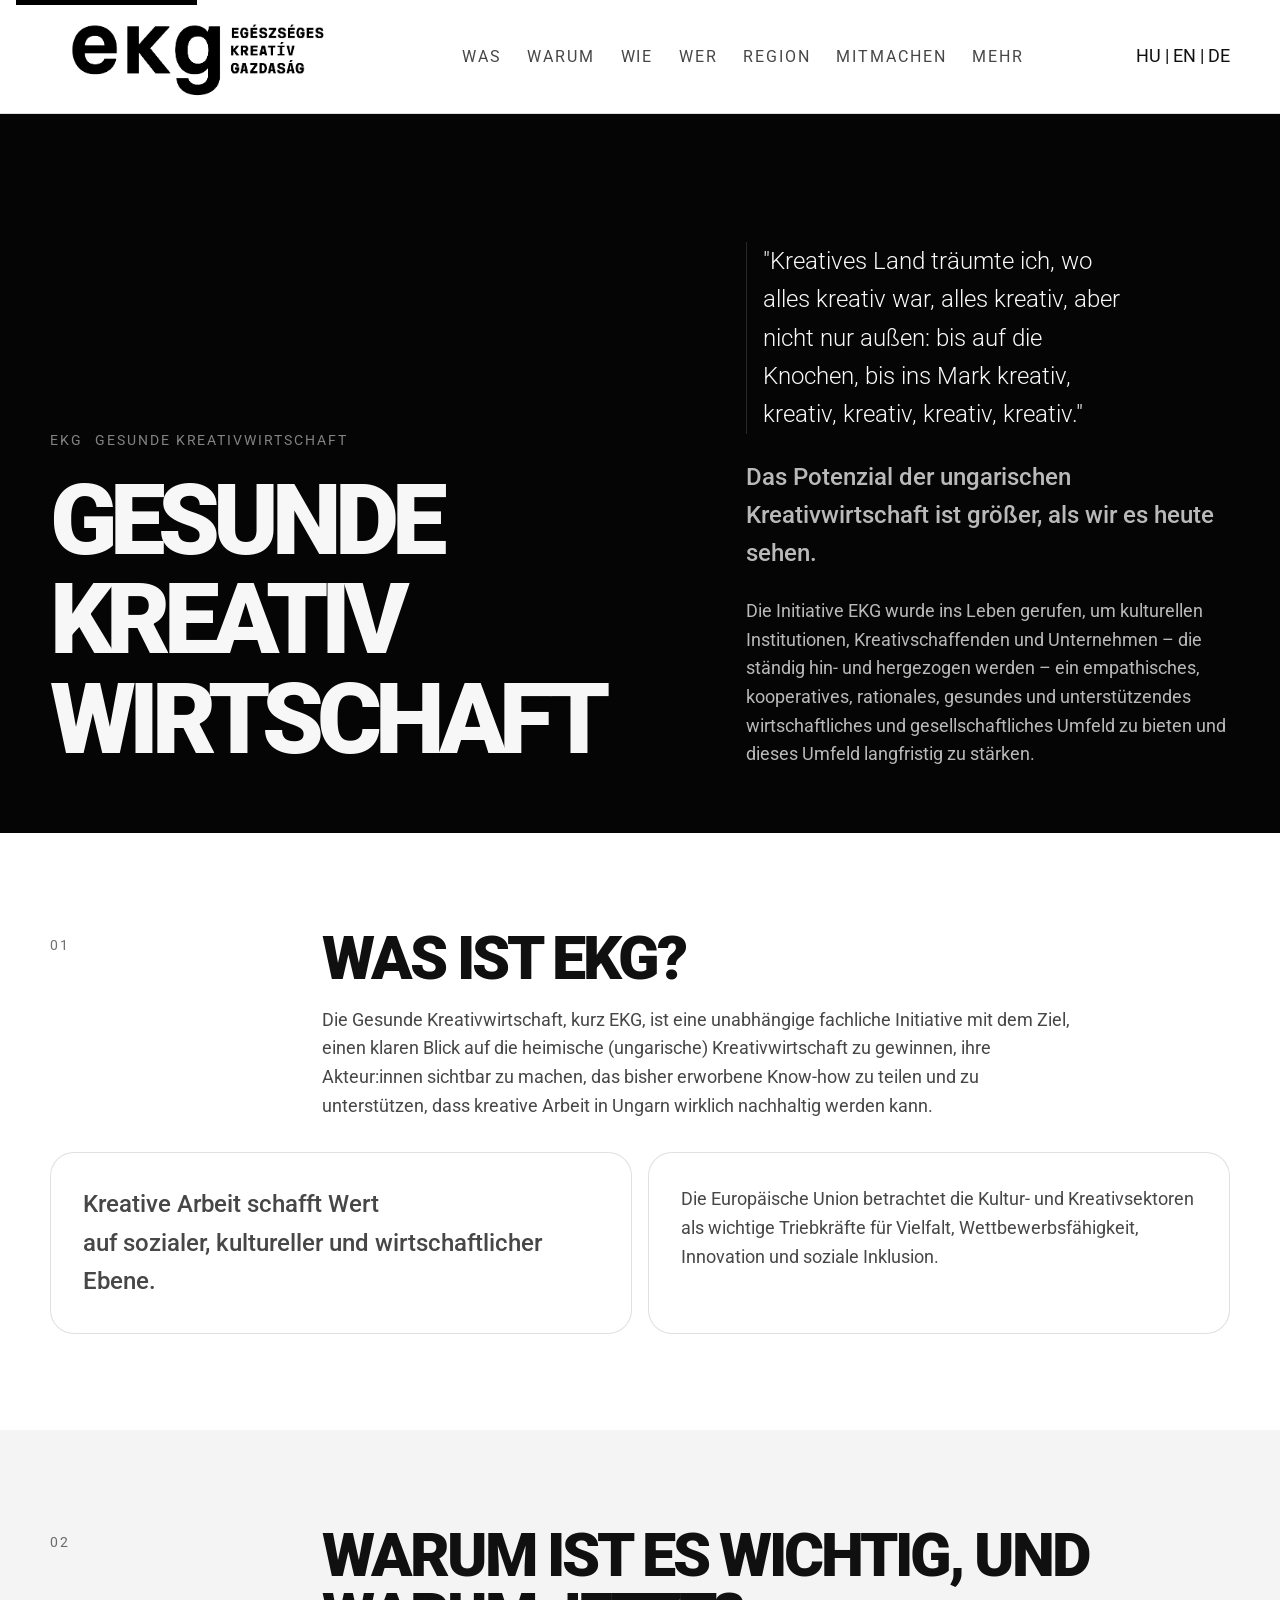
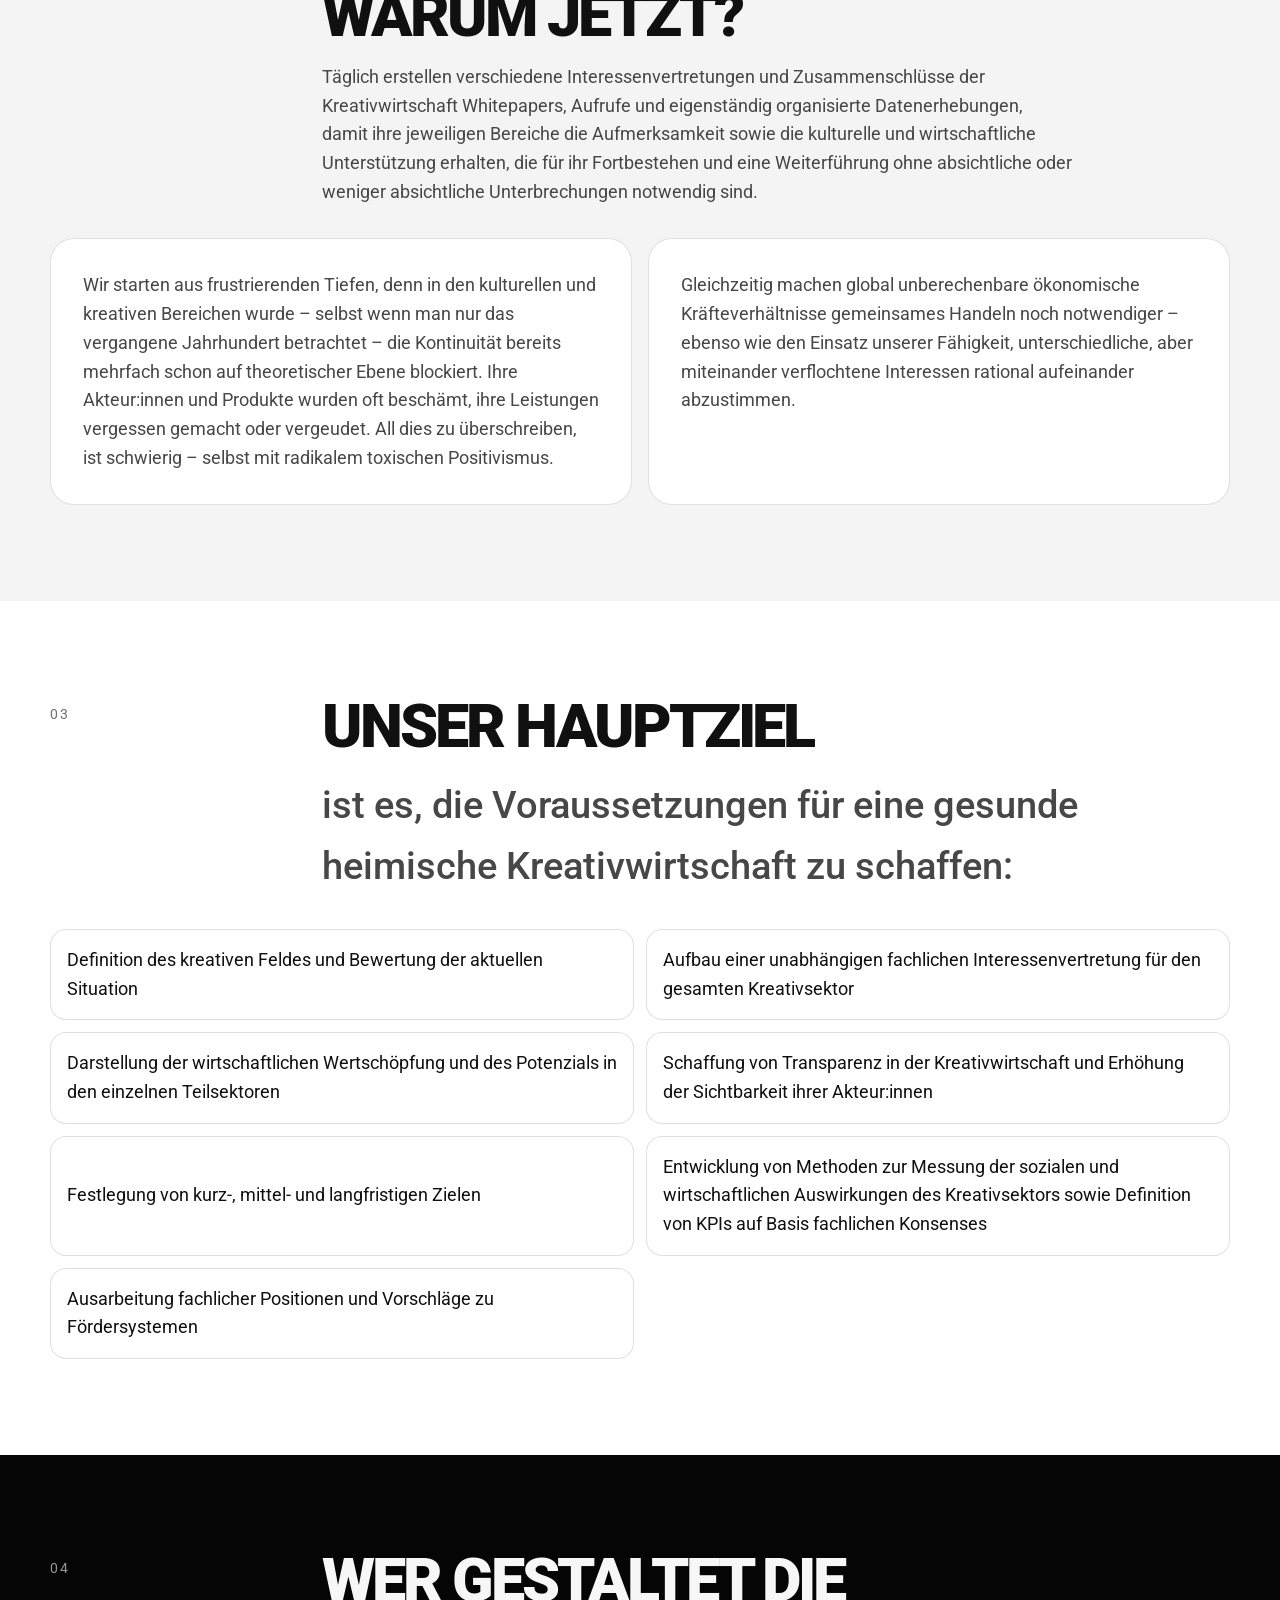
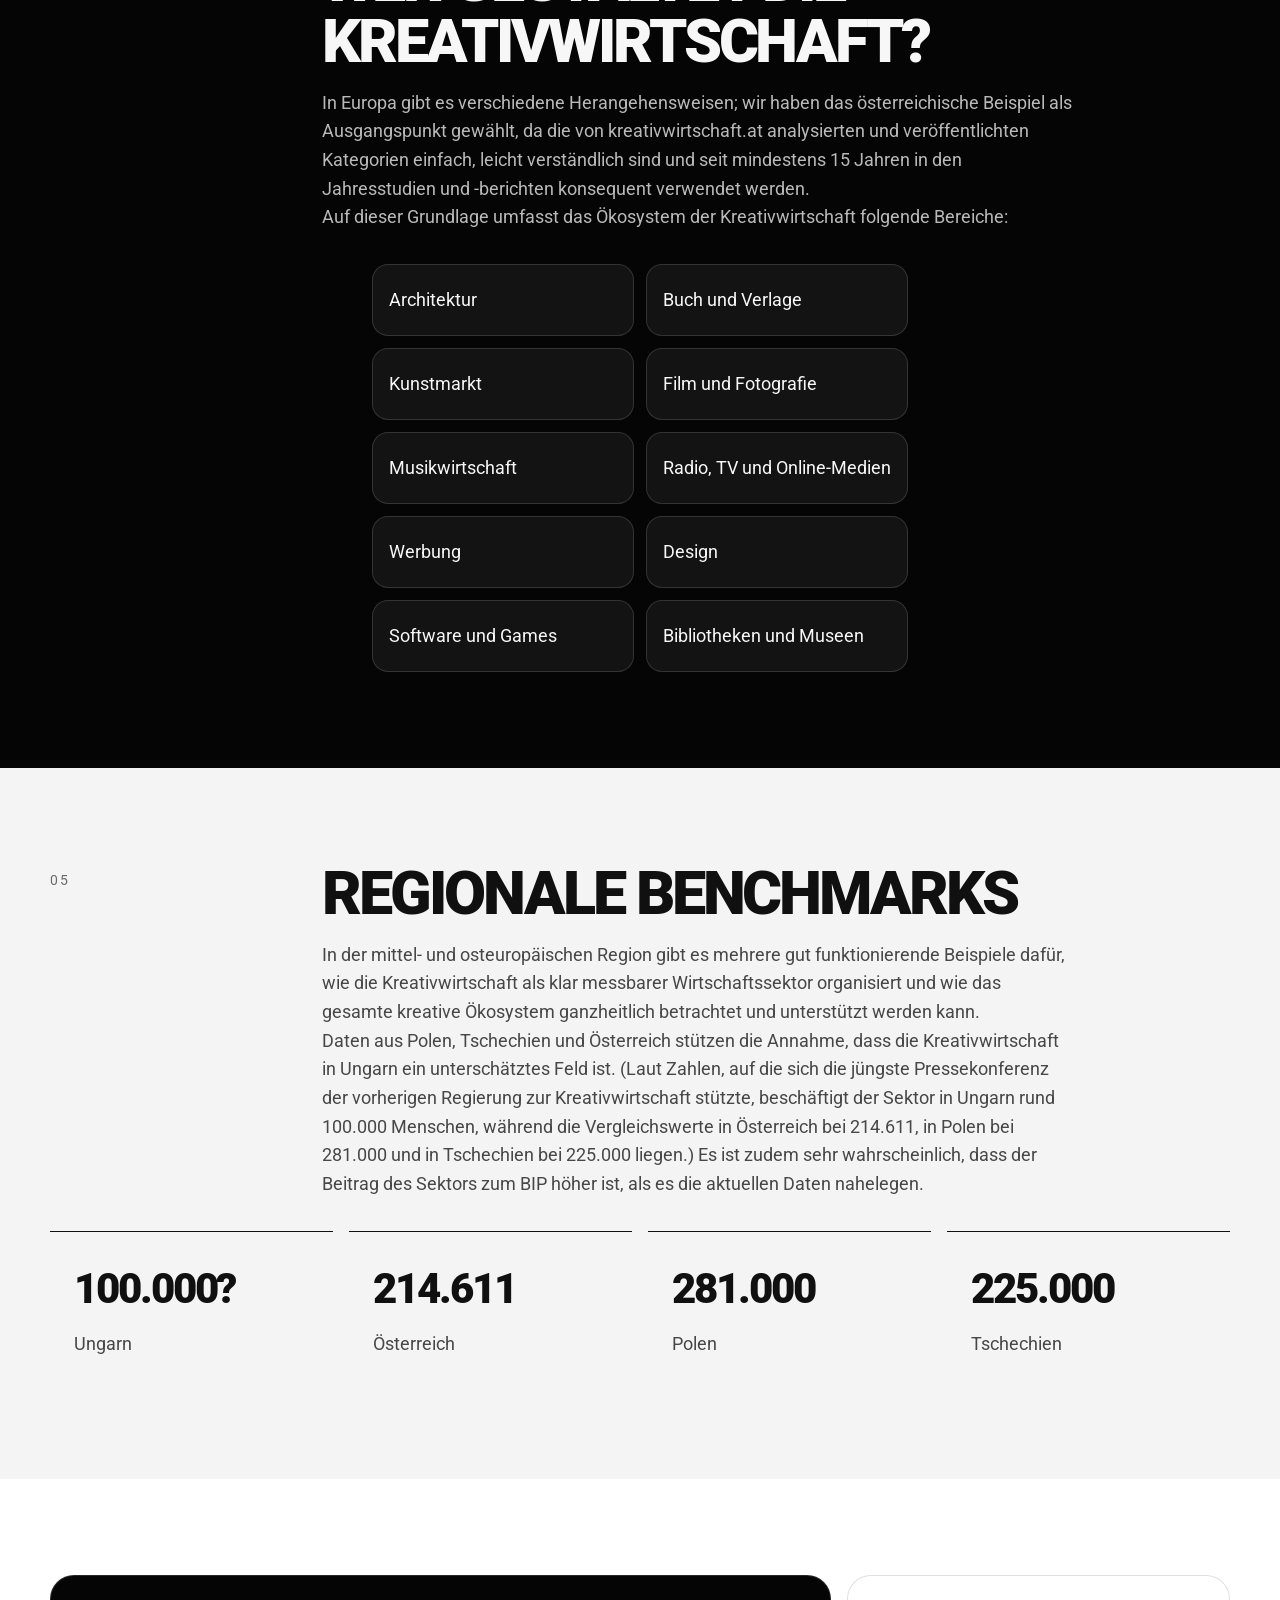
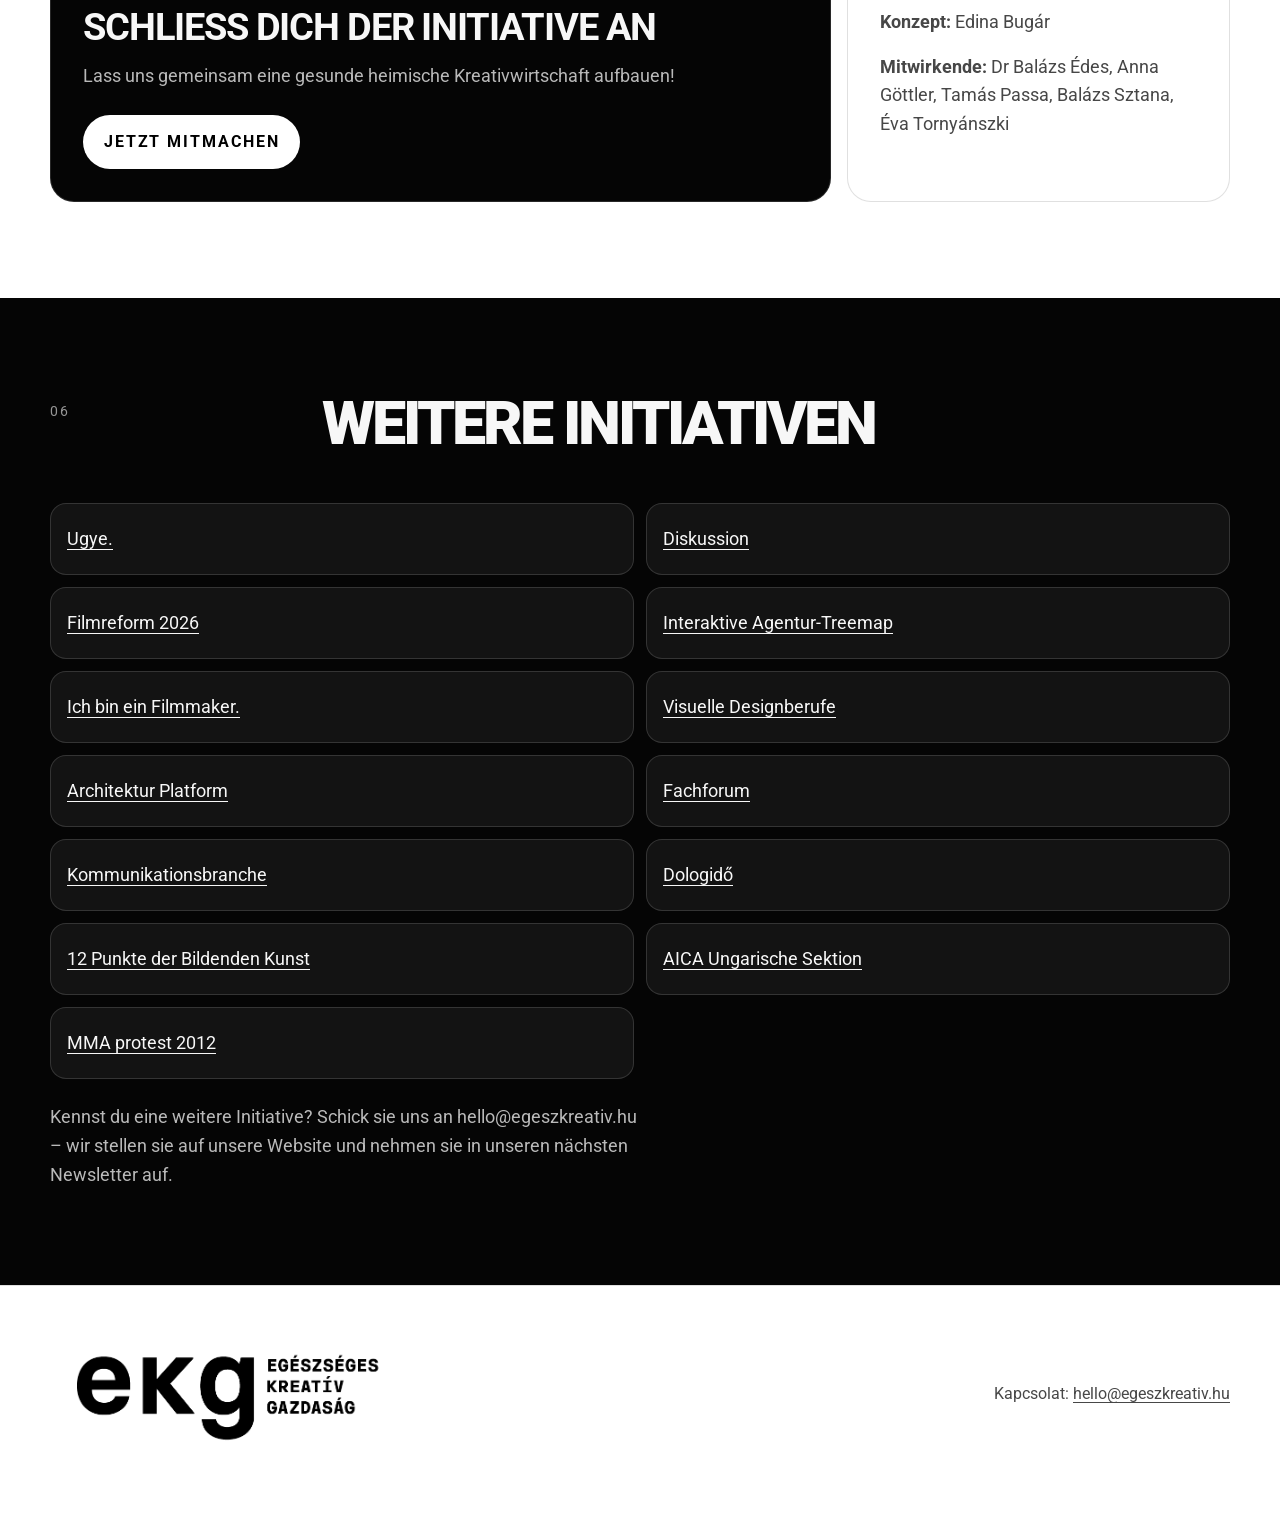
==== index-de.html @ 6319e64f "Update index-de.html" ====
<!DOCTYPE html>
<html lang="de">
<head>
  <meta charset="UTF-8" />
  <meta name="viewport" content="width=device-width, initial-scale=1.0" />
  <title>EKG — EKG — Gesunde Kreativwirtschaft</title>
  <meta name="description" content="EKG ist eine unabhängige fachliche Organisation, die sich für die Schaffung der Voraussetzungen einer gesunden heimischen Kreativwirtschaft einsetzt." />
  <link rel="preconnect" href="https://fonts.googleapis.com">
  <link rel="preconnect" href="https://fonts.gstatic.com" crossorigin>
  <link href="https://fonts.googleapis.com/css2?family=Roboto:wght@300;400;500;700;900&display=swap" rel="stylesheet">
  <style>
    :root {
      --text-xs: clamp(0.75rem, 0.7rem + 0.25vw, 0.875rem);
      --text-sm: clamp(0.9rem, 0.85rem + 0.25vw, 1rem);
      --text-base: clamp(1rem, 0.96rem + 0.2vw, 1.125rem);
      --text-lg: clamp(1.15rem, 1rem + 0.75vw, 1.5rem);
      --text-xl: clamp(1.7rem, 1.2rem + 1.5vw, 2.7rem);
      --text-2xl: clamp(2.4rem, 1.4rem + 3vw, 4.6rem);
      --text-hero: clamp(3rem, 1.4rem + 6vw, 6.6rem);
      --space-2: 0.5rem; --space-3: 0.75rem; --space-4: 1rem; --space-5: 1.25rem; --space-6: 1.5rem;
      --space-8: 2rem; --space-10: 2.5rem; --space-12: 3rem; --space-16: 4rem; --space-20: 5rem; --space-24: 6rem;
      --black: #050505; --black-panel: #171717; --white: #ffffff; --white-soft: #f4f4f4;
      --text-dark: #101010; --text-dark-muted: #474747; --text-light: #f7f7f7; --text-light-muted: rgba(255,255,255,0.72);
      --line-dark: rgba(0,0,0,0.12); --line-light: rgba(255,255,255,0.14);
      --radius-md: 1rem; --radius-lg: 1.5rem; --content: 1180px; --transition: 220ms cubic-bezier(0.16, 1, 0.3, 1);
    }
    *, *::before, *::after { box-sizing: border-box; }
    html { scroll-behavior: smooth; }
    body { margin: 0; min-height: 100vh; font-family: 'Roboto', Arial, sans-serif; font-size: var(--text-base); line-height: 1.6; background: var(--white); color: var(--text-dark); -webkit-font-smoothing: antialiased; text-rendering: optimizeLegibility; }
    img { display: block; max-width: 100%; height: auto; }
    a { color: inherit; text-decoration: none; }
    p { margin: 0; max-width: 75ch; }
    ul { margin: 0; padding: 0; list-style: none; }
    h1, h2, h3 { margin: 0; line-height: 1; }
    :focus-visible { outline: 2px solid currentColor; outline-offset: 3px; }
    .skip-link { position: absolute; left: var(--space-4); top: -3rem; background: #000; color: #fff; padding: var(--space-3) var(--space-4); z-index: 1000; }
    .skip-link:focus { top: var(--space-4); }
    .container { width: min(calc(100% - 2rem), var(--content)); margin-inline: auto; }
    .site-header { position: sticky; top: 0; z-index: 100; background: rgba(255,255,255,0.92); backdrop-filter: blur(14px); border-bottom: 1px solid var(--line-dark); }
    .header-inner { min-height: 84px; display: flex; align-items: center; justify-content: space-between; gap: var(--space-6); }
    .brand img { width: min(300px, 44vw); min-width: 150px; }
    .nav { display: flex; align-items: center; gap: clamp(1rem, 2vw, 2rem); flex-wrap: wrap; }
    .nav a { min-height: 44px; display: inline-flex; align-items: center; font-size: var(--text-sm); text-transform: uppercase; letter-spacing: 0.12em; color: var(--text-dark-muted); transition: color var(--transition); }
    .nav a:hover, .nav a:focus-visible { color: var(--text-dark); }
    .section { padding: clamp(var(--space-12), 8vw, var(--space-24)) 0; }
    .section-dark { background: var(--black); color: var(--text-light); }
    .section-dark p, .section-dark li { color: var(--text-light-muted); }
    .section-light { background: var(--white); color: var(--text-dark); }
    .section-light p, .section-light li { color: var(--text-dark-muted); }
    .section-soft { background: var(--white-soft); color: var(--text-dark); }
    .section-soft p, .section-soft li { color: var(--text-dark-muted); }
    .hero { padding: clamp(var(--space-12), 10vw, 8rem) 0 var(--space-16); }
    .hero-grid { display: grid; grid-template-columns: minmax(0, 1.15fr) minmax(280px, 0.85fr); gap: var(--space-10); align-items: end; }
    .eyebrow { display: inline-flex; gap: var(--space-3); flex-wrap: wrap; margin-bottom: var(--space-5); font-size: var(--text-xs); text-transform: uppercase; letter-spacing: 0.14em; color: rgba(255,255,255,0.5); }
    .hero h1 { font-size: var(--text-hero); font-weight: 900; letter-spacing: -0.07em; text-transform: uppercase; max-width: 8.5ch; }
    .hero-copy { display: grid; gap: var(--space-6); }
    .hero-copy blockquote { margin: 0; padding-left: var(--space-4); border-left: 1px solid var(--line-light); font-size: var(--text-lg); font-weight: 300; color: var(--text-light); max-width: 29ch; }
    .section-header { display: grid; grid-template-columns: 240px minmax(0, 1fr); gap: var(--space-8); align-items: start; margin-bottom: var(--space-8); }
    .section-header span { font-size: var(--text-xs); text-transform: uppercase; letter-spacing: 0.14em; padding-top: 0.35rem; opacity: 0.6; }
    .section-header h2 { font-size: var(--text-2xl); font-weight: 900; letter-spacing: -0.05em; text-transform: uppercase; margin-bottom: var(--space-4); }
    .grid-2, .join-grid, .footer-grid { display: grid; grid-template-columns: repeat(12, 1fr); gap: var(--space-4); }
    .card, .join-card, .credit-card { border-radius: var(--radius-lg); padding: var(--space-8); }
    .card { grid-column: span 6; }
    .section-dark .card { background: var(--black-panel); border: 1px solid var(--line-light); }
    .section-light .card, .section-soft .card { background: var(--white); border: 1px solid var(--line-dark); }
    .card p + p, .credit-card p + p { margin-top: var(--space-4); }
    .ecosystem-wrap { display: flex; justify-content: center; }
    .ecosystem-list, .goals, .links-list { display: grid; grid-template-columns: repeat(2, minmax(0, 1fr)); gap: var(--space-3); }
    .ecosystem-list li, .goals li, .links-list li { padding: var(--space-4); min-height: 72px; display: flex; align-items: center; border-radius: var(--radius-md); }
    .section-dark .ecosystem-list li, .section-dark .goals li, .section-dark .links-list li { background: #131313; border: 1px solid var(--line-light); color: var(--text-light); }
    .section-light .ecosystem-list li, .section-light .goals li, .section-light .links-list li, .section-soft .ecosystem-list li, .section-soft .goals li, .section-soft .links-list li { background: rgba(255,255,255,0.75); border: 1px solid var(--line-dark); color: var(--text-dark); }
    .links-list a { text-decoration: underline; text-underline-offset: 0.2em; }
    .links-note { margin-top: var(--space-6); max-width: 60ch; }
    .section-dark .links-note { color: var(--text-light-muted); }
    .section-light .links-note, .section-soft .links-note { color: var(--text-dark-muted); }
    .highlight { font-weight: 500; font-size: var(--text-lg); }
    .sublede { font-size: var(--text-xl); font-weight: 500; }
    .side-panel { border-radius: var(--radius-lg); padding: var(--space-8); }
    .section-dark .side-panel { background: #101010; border: 1px solid var(--line-light); }
    .section-light .side-panel, .section-soft .side-panel { background: #fff; border: 1px solid var(--line-dark); }
    .numbers { display: grid; grid-template-columns: repeat(4, minmax(0, 1fr)); gap: var(--space-4); margin-top: var(--space-8); }
    .number-card { padding: var(--space-6); border-top: 1px solid currentColor; }
    .number-card strong { display: block; margin-bottom: var(--space-2); font-size: clamp(1.9rem, 1rem + 2vw, 3rem); font-weight: 900; letter-spacing: -0.05em; color: inherit; }
    .section-dark .number-card { color: var(--text-light); }
    .section-light .number-card, .section-soft .number-card { color: var(--text-dark); }
    .section-dark .number-card span { color: var(--text-light-muted); }
    .section-light .number-card span, .section-soft .number-card span { color: var(--text-dark-muted); }
    .join-card { grid-column: span 8; background: var(--black); color: var(--text-light); border: 1px solid var(--line-light); }
    .join-card h3 { margin-bottom: var(--space-4); font-size: var(--text-xl); font-weight: 700; letter-spacing: -0.03em; text-transform: uppercase; }
    .join-card p { color: var(--text-light-muted); }
    .join-button { margin-top: var(--space-6); display: inline-flex; align-items: center; justify-content: center; min-height: 50px; padding: 0.9rem 1.3rem; border-radius: 999px; background: #fff; color: #000; font-size: var(--text-sm); font-weight: 700; text-transform: uppercase; letter-spacing: 0.12em; transition: transform var(--transition), opacity var(--transition); }
    .join-button:hover, .join-button:focus-visible { transform: translateY(-2px); opacity: 0.88; }
    .credit-card { grid-column: span 4; background: #fff; border: 1px solid var(--line-dark); color: var(--text-dark); }
    .credit-card p { color: var(--text-dark-muted); }
    footer { background: #fff; color: var(--text-dark); border-top: 1px solid var(--line-dark); padding: var(--space-10) 0 var(--space-16); }
    .footer-grid { align-items: center; }
    .footer-brand, .footer-note { grid-column: span 6; }
    .footer-brand img { width: min(360px, 54vw); }
    .footer-note { text-align: right; color: var(--text-dark-muted); font-size: var(--text-sm); line-height: 1.7; }
    .footer-note a { text-decoration: underline; text-underline-offset: 0.2em; }
    [data-reveal] { opacity: 0; transform: translateY(24px); transition: opacity 700ms cubic-bezier(0.16, 1, 0.3, 1), transform 700ms cubic-bezier(0.16, 1, 0.3, 1); }
    [data-reveal].is-visible { opacity: 1; transform: translateY(0); }
    @media (max-width: 980px) {
      .hero-grid, .section-header, .ecosystem-wrap { grid-template-columns: 1fr; }
      .card, .join-card, .credit-card, .footer-brand, .footer-note { grid-column: span 12; }
      .numbers { grid-template-columns: repeat(2, minmax(0, 1fr)); }
      .nav { display: none; }
      .footer-note { text-align: left; }
    }
    @media (max-width: 700px) {
      .container { width: min(calc(100% - 1rem), var(--content)); }
      .grid-2, .join-grid, .footer-grid, .ecosystem-list, .goals, .numbers, .links-list { grid-template-columns: 1fr; }
      .card, .join-card, .credit-card, .footer-brand, .footer-note { grid-column: auto; }
      .brand img { width: min(220px, 62vw); }
      .card, .join-card, .credit-card, .side-panel { padding: var(--space-6); }
    }
    @media (prefers-reduced-motion: reduce) {
      html { scroll-behavior: auto; }
      *, *::before, *::after { animation-duration: 0.01ms !important; animation-iteration-count: 1 !important; transition-duration: 0.01ms !important; }
      [data-reveal] { opacity: 1; transform: none; }
    }
  </style>
</head><body>
  <a class="skip-link" href="#main">Ugrás a tartalomra</a>
  <header class="site-header">
    <div class="container header-inner">
      <a class="brand" href="#top" aria-label="EKG kezdőlap">
        <img src="./ekg-logo-B.png" alt="EKG logó fekete változat" width="831" height="301">
      </a>
      <nav class="nav" aria-label="Fő navigáció">
        <a href="#mi-az-ekg">WAS</a>
        <a href="#miert-most">WARUM</a>
        <a href="#celkituzes">WIE</a>
        <a href="#kik-alakitjak">WER</a>
        <a href="#benchmark">REGION</a>
        <a href="#csatlakozz">MITMACHEN</a>
        <a href="#kapcsolodo">MEHR</a>
      </nav>
      <div class="lang-switch"><a href="index.html">HU</a> | <a href="index-en.html">EN</a> | DE</div>
    </div>
  </header>
  <main id="main">
    <section class="section section-dark hero" id="top">
      <div class="container hero-grid">
        <div data-reveal>
          <div class="eyebrow">
            <span>EKG</span>
            <span>Gesunde Kreativwirtschaft</span>
          </div>
          <h1>Gesunde Kreativ<wbr>wirtschaft</h1>
        </div>
        <div class="hero-copy" data-reveal>
          <blockquote>"Kreatives Land träumte ich, wo alles kreativ war, alles kreativ, aber nicht nur außen: bis auf die Knochen, bis ins Mark kreativ, kreativ, kreativ, kreativ, kreativ."</blockquote>
          <p class="highlight">Das Potenzial der ungarischen Kreativwirtschaft ist größer, als wir es heute sehen.</p>
          <p>Die Initiative EKG wurde ins Leben gerufen, um kulturellen Institutionen, Kreativschaffenden und Unternehmen – die ständig hin‑ und hergezogen werden – ein empathisches, kooperatives, rationales, gesundes und unterstützendes wirtschaftliches und gesellschaftliches Umfeld zu bieten und dieses Umfeld langfristig zu stärken.</p>
        </div>
      </div>
    </section>

    <section class="section section-light" id="mi-az-ekg">
      <div class="container">
        <div class="section-header" data-reveal>
          <span>01</span>
          <div>
            <h2>Was ist EKG?</h2>
            <p>Die Gesunde Kreativwirtschaft, kurz EKG, ist eine unabhängige fachliche Initiative mit dem Ziel, einen klaren Blick auf die heimische (ungarische) Kreativwirtschaft zu gewinnen, ihre Akteur:innen sichtbar zu machen, das bisher erworbene Know‑how zu teilen und zu unterstützen, dass kreative Arbeit in Ungarn wirklich nachhaltig werden kann.</p>
          </div>
        </div>
        <div class="grid-2">
          <article class="card" data-reveal>
            <p class="highlight">Kreative Arbeit schafft Wert<br>auf sozialer, kultureller und wirtschaftlicher Ebene.</p>
          </article>
          <article class="card" data-reveal>
            <p>Die Europäische Union betrachtet die Kultur‑ und Kreativsektoren als wichtige Triebkräfte für Vielfalt, Wettbewerbsfähigkeit, Innovation und soziale Inklusion.</p>
          </article>
        </div>
      </div>
    </section>

    <section class="section section-soft" id="miert-most">
      <div class="container">
        <div class="section-header" data-reveal>
          <span>02</span>
          <div>
            <h2>Warum ist es wichtig, und warum jetzt?</h2>
            <p>Täglich erstellen verschiedene Interessenvertretungen und Zusammenschlüsse der Kreativwirtschaft Whitepapers, Aufrufe und eigenständig organisierte Datenerhebungen, damit ihre jeweiligen Bereiche die Aufmerksamkeit sowie die kulturelle und wirtschaftliche Unterstützung erhalten, die für ihr Fortbestehen und eine Weiterführung ohne absichtliche oder weniger absichtliche Unterbrechungen notwendig sind.</p>
          </div>
        </div>
        <div class="grid-2">
          <article class="card" data-reveal>
            <p>Wir starten aus frustrierenden Tiefen, denn in den kulturellen und kreativen Bereichen wurde – selbst wenn man nur das vergangene Jahrhundert betrachtet – die Kontinuität bereits mehrfach schon auf theoretischer Ebene blockiert. Ihre Akteur:innen und Produkte wurden oft beschämt, ihre Leistungen vergessen gemacht oder vergeudet. All dies zu überschreiben, ist schwierig – selbst mit radikalem toxischen Positivismus.</p>
          </article>
          <article class="card" data-reveal>
            <p>Gleichzeitig machen global unberechenbare ökonomische Kräfteverhältnisse gemeinsames Handeln noch notwendiger – ebenso wie den Einsatz unserer Fähigkeit, unterschiedliche, aber miteinander verflochtene Interessen rational aufeinander abzustimmen.</p>
          </article>
        </div>
      </div>
    </section>

    <section class="section section-light" id="celkituzes">
      <div class="container">
        <div class="section-header" data-reveal>
          <span>03</span>
          <div>
            <h2>Unser Hauptziel</h2>
            <p class="sublede">ist es, die Voraussetzungen für eine gesunde heimische Kreativwirtschaft zu schaffen:</p>
          </div>
        </div>
        <ul class="goals" data-reveal>
          <li>Definition des kreativen Feldes und Bewertung der aktuellen Situation</li>
          <li>Aufbau einer unabhängigen fachlichen Interessenvertretung für den gesamten Kreativsektor</li>
          <li>Darstellung der wirtschaftlichen Wertschöpfung und des Potenzials in den einzelnen Teilsektoren</li>
          <li>Schaffung von Transparenz in der Kreativwirtschaft und Erhöhung der Sichtbarkeit ihrer Akteur:innen</li>
          <li>Festlegung von kurz‑, mittel‑ und langfristigen Zielen</li>
          <li>Entwicklung von Methoden zur Messung der sozialen und wirtschaftlichen Auswirkungen des Kreativsektors sowie Definition von KPIs auf Basis fachlichen Konsenses</li>
          <li>Ausarbeitung fachlicher Positionen und Vorschläge zu Fördersystemen</li>
        </ul>
      </div>
    </section>

    <section class="section section-dark" id="kik-alakitjak">
      <div class="container">
        <div class="section-header" data-reveal>
          <span>04</span>
          <div>
            <h2>Wer gestaltet die Kreativwirtschaft?</h2>
            <p>In Europa gibt es verschiedene Herangehensweisen; wir haben das österreichische Beispiel als Ausgangspunkt gewählt, da die von kreativwirtschaft.at analysierten und veröffentlichten Kategorien einfach, leicht verständlich sind und seit mindestens 15 Jahren in den Jahresstudien und ‑berichten konsequent verwendet werden.</p>
            <p>Auf dieser Grundlage umfasst das Ökosystem der Kreativwirtschaft folgende Bereiche:</p>
          </div>
        </div>
        <div class="ecosystem-wrap">
          <ul class="ecosystem-list" data-reveal>
            <li>Architektur</li>
            <li>Buch und Verlage</li>
            <li>Kunstmarkt</li>
            <li>Film und Fotografie</li>
            <li>Musikwirtschaft</li>
            <li>Radio, TV und Online-Medien</li>
            <li>Werbung</li>
            <li>Design</li>
            <li>Software und Games</li>
            <li>Bibliotheken und Museen</li>
          </ul>
        </div>
      </div>
    </section>

    <section class="section section-soft" id="benchmark">
      <div class="container">
        <div class="section-header" data-reveal>
          <span>05</span>
          <div>
            <h2>Regionale Benchmarks</h2>
            <p>In der mittel‑ und osteuropäischen Region gibt es mehrere gut funktionierende Beispiele dafür, wie die Kreativwirtschaft als klar messbarer Wirtschaftssektor organisiert und wie das gesamte kreative Ökosystem ganzheitlich betrachtet und unterstützt werden kann.</p>
            <p>Daten aus Polen, Tschechien und Österreich stützen die Annahme, dass die Kreativwirtschaft in Ungarn ein unterschätztes Feld ist. (Laut Zahlen, auf die sich die jüngste Pressekonferenz der vorherigen Regierung zur Kreativwirtschaft stützte, beschäftigt der Sektor in Ungarn rund 100.000 Menschen, während die Vergleichswerte in Österreich bei 214.611, in Polen bei 281.000 und in Tschechien bei 225.000 liegen.) Es ist zudem sehr wahrscheinlich, dass der Beitrag des Sektors zum BIP höher ist, als es die aktuellen Daten nahelegen.</p>
          </div>
        </div>
        <div class="numbers" data-reveal>
          <div class="number-card"><strong>100.000?</strong><span>Ungarn</span></div>
          <div class="number-card"><strong>214.611</strong><span>Österreich</span></div>
          <div class="number-card"><strong>281.000</strong><span>Polen</span></div>
          <div class="number-card"><strong>225.000</strong><span>Tschechien</span></div>
        </div>
      </div>
    </section>

    <section class="section section-light" id="csatlakozz">
      <div class="container join-grid">
        <div class="join-card" data-reveal>
          <h3>Schließ dich der Initiative an</h3>
          <p>Lass uns gemeinsam eine gesunde heimische Kreativwirtschaft aufbauen!</p>
          <a class="join-button" href="https://forms.gle/QkL3WiAd1xxjb2KH7" target="_blank" rel="noopener noreferrer">JETZT MITMACHEN</a>
        </div>
        <aside class="credit-card" data-reveal>
          <p><strong>Konzept:</strong> Edina Bugár</p>
          <p><strong>Mitwirkende:</strong> Dr Balázs Édes, Anna Göttler, Tamás Passa, Balázs Sztana, Éva Tornyánszki</p>
        </aside>
      </div>
    </section>

    <section class="section section-dark" id="kapcsolodo">
      <div class="container">
        <div class="section-header" data-reveal>
          <span>06</span>
          <div>
            <h2>Weitere Initiativen</h2>
          </div>
        </div>
        <ul class="links-list" data-reveal>
          <li><a href="https://www.ugye.hu/">Ugye.</a></li>
          <li><a href="https://facebook.com/events/s/kibeszelo/1520614209456711/" target="_blank" rel="noopener noreferrer">Diskussion</a></li>
          <li><a href="https://www.filmreform.hu/" target="_blank" rel="noopener noreferrer">Filmreform 2026</a></li>
          <li><a href="https://atlas.feat.agency/arbevetel" target="_blank" rel="noopener noreferrer">Interaktive Agentur-Treemap</a></li>
          <li><a href="https://filmesvagyok.hu/" target="_blank" rel="noopener noreferrer">Ich bin ein Filmmaker.</a></li>
          <li><a href="https://www.povlokal.com/" target="_blank" rel="noopener noreferrer">Visuelle Designberufe</a></li>
          <li><a href="https://epiteszplatform.hu/" target="_blank" rel="noopener noreferrer">Architektur Platform</a></li>
          <li><a href="https://kreativ.hu/cikk/szakmai-forum-republic-group-fabricius-gabor-maksz-mprsz-ort" target="_blank" rel="noopener noreferrer">Fachforum</a></li>
          <li><a href="https://kreativ.hu/cikk/szanto-balazs-noguchi-mprsz-kommunikacios-ipar-velemeny-reklam" target="_blank" rel="noopener noreferrer">Kommunikationsbranche</a></li>
          <li><a href="https://www.fesz.org/dologido" target="_blank" rel="noopener noreferrer">Dologidő</a></li>
          <li><a href="https://amu.hvg.hu/2026/04/20/kepzomuveszeti-12-pont-es-a-mukritikusok-szakmai-ajanlasa-az-kormany-szamara/" target="_blank" rel="noopener noreferrer">12 Punkte der Bildenden Kunst</a></li>
          <li><a href="https://www.artmagazin.hu/articles/hir/az_aica_magyar_tagozata_elnoksegenek_allasfoglalasa_a_kortars_kepzomuveszeti_intezmenyrendszer_megujitasarol" target="_blank" rel="noopener noreferrer">AICA Ungarische Sektion</a></li>
          <li><a href="https://nemma.noblogs.org/files/2012/12/mma-protest1.jpg" target="_blank" rel="noopener noreferrer">MMA protest 2012</a></li>
        </ul>
        <p class="links-note" data-reveal>Kennst du eine weitere Initiative? Schick sie uns an  <a href="mailto:hello@egeszkreativ.hu">hello@egeszkreativ.hu</a> – wir stellen sie auf unsere Website und nehmen sie in unseren nächsten Newsletter auf.</p>
      </div>
    </section>
  </main>

  <footer>
    <div class="container footer-grid">
      <div class="footer-brand">
        <img src="./ekg-logo-B.png" alt="EKG logó fekete változat" width="831" height="301">
      </div>
      <div class="footer-note">
        Kapcsolat: <a href="mailto:hello@egeszkreativ.hu">hello@egeszkreativ.hu</a>
      </div>
    </div>
  </footer>

  <script>
    (() => {
      const observer = new IntersectionObserver((entries) => {
        entries.forEach((entry) => {
          if (entry.isIntersecting) entry.target.classList.add('is-visible');
        });
      }, { threshold: 0.16 });
      document.querySelectorAll('[data-reveal]').forEach((el) => observer.observe(el));
    })();
  </script>
</body>
</html>
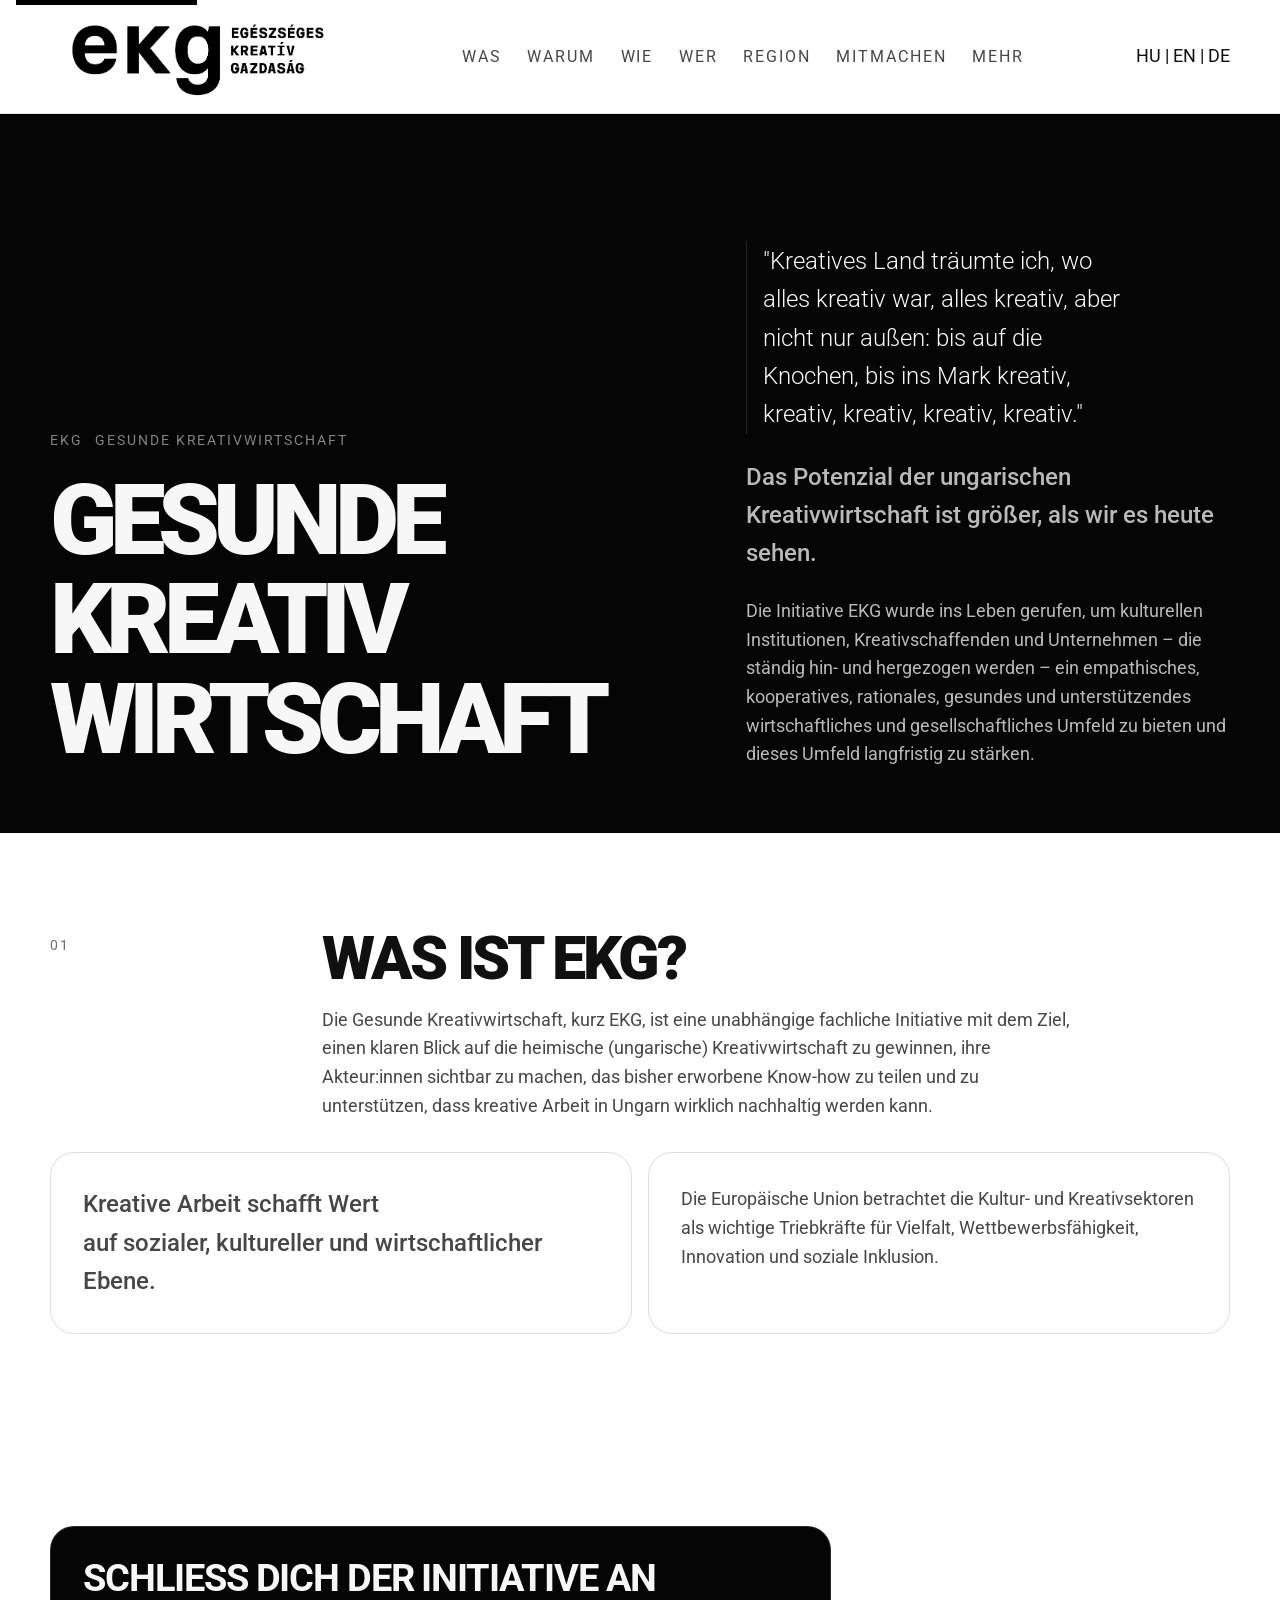
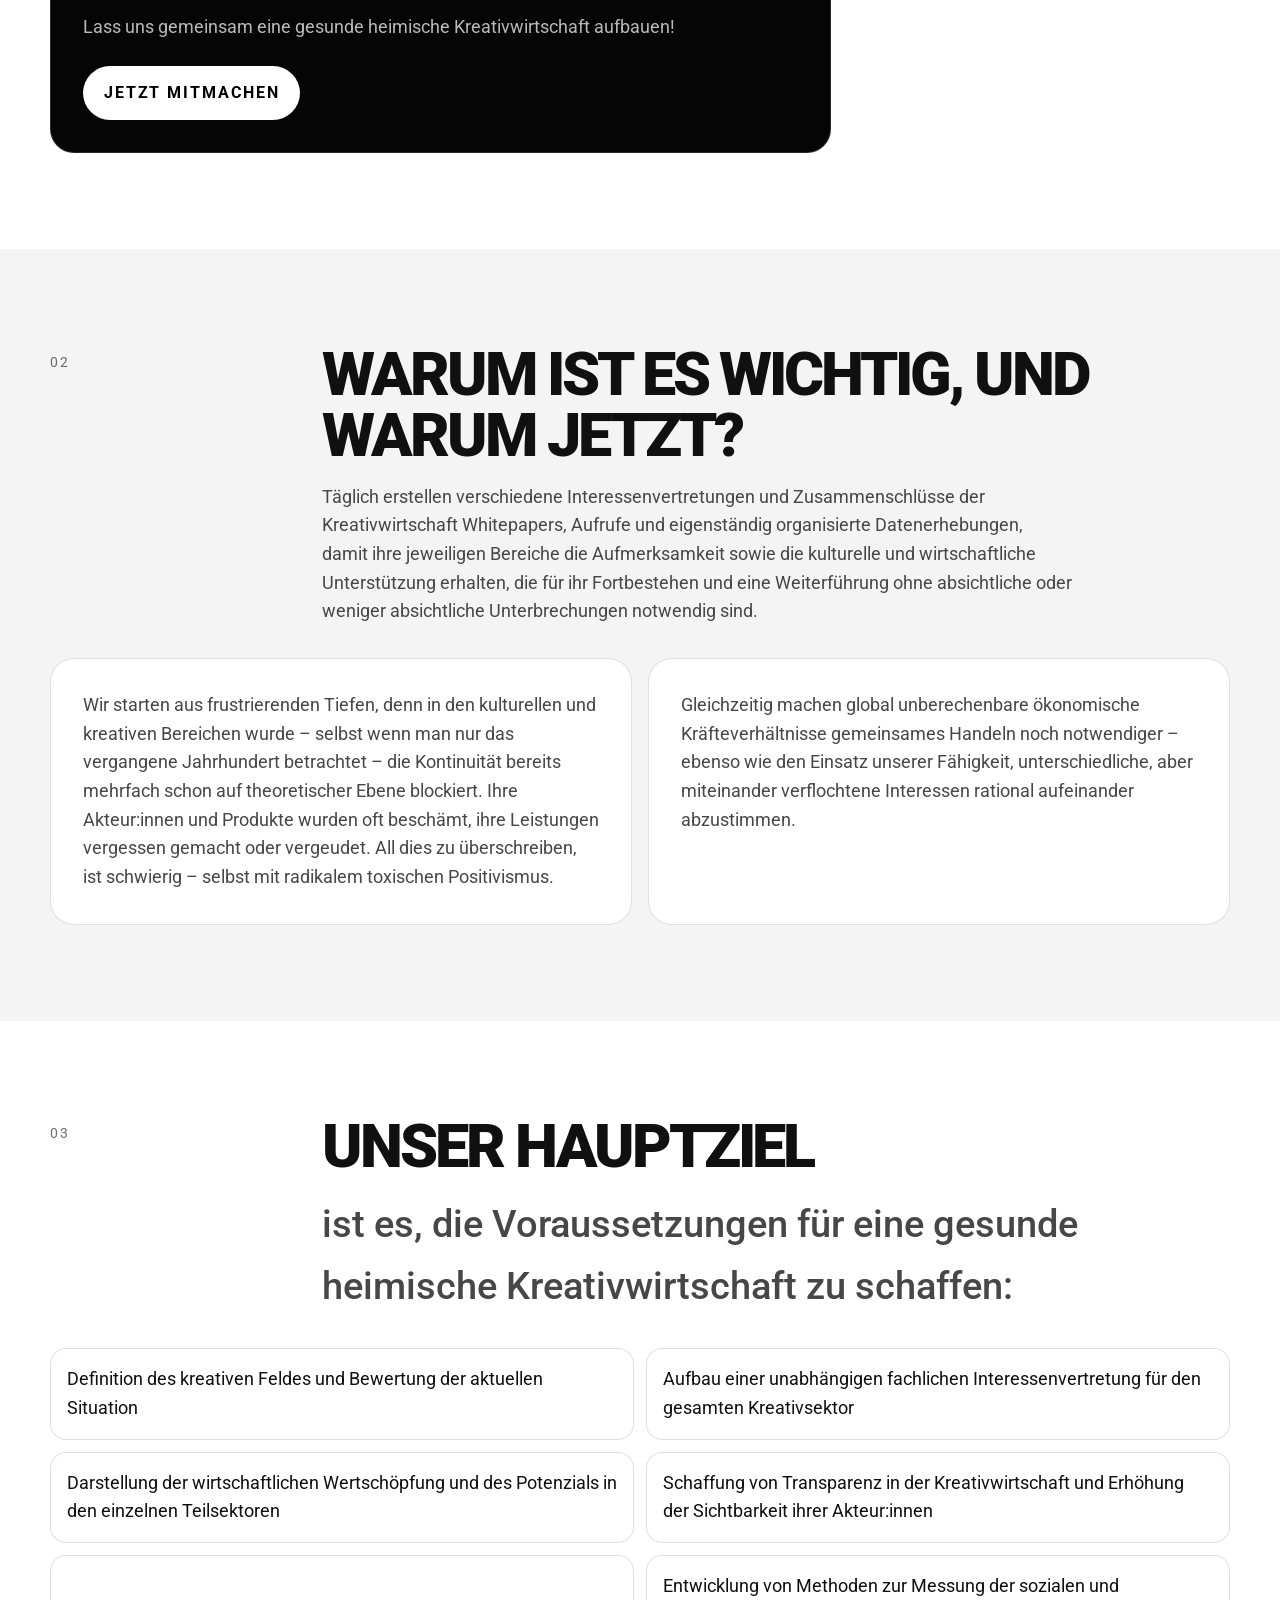
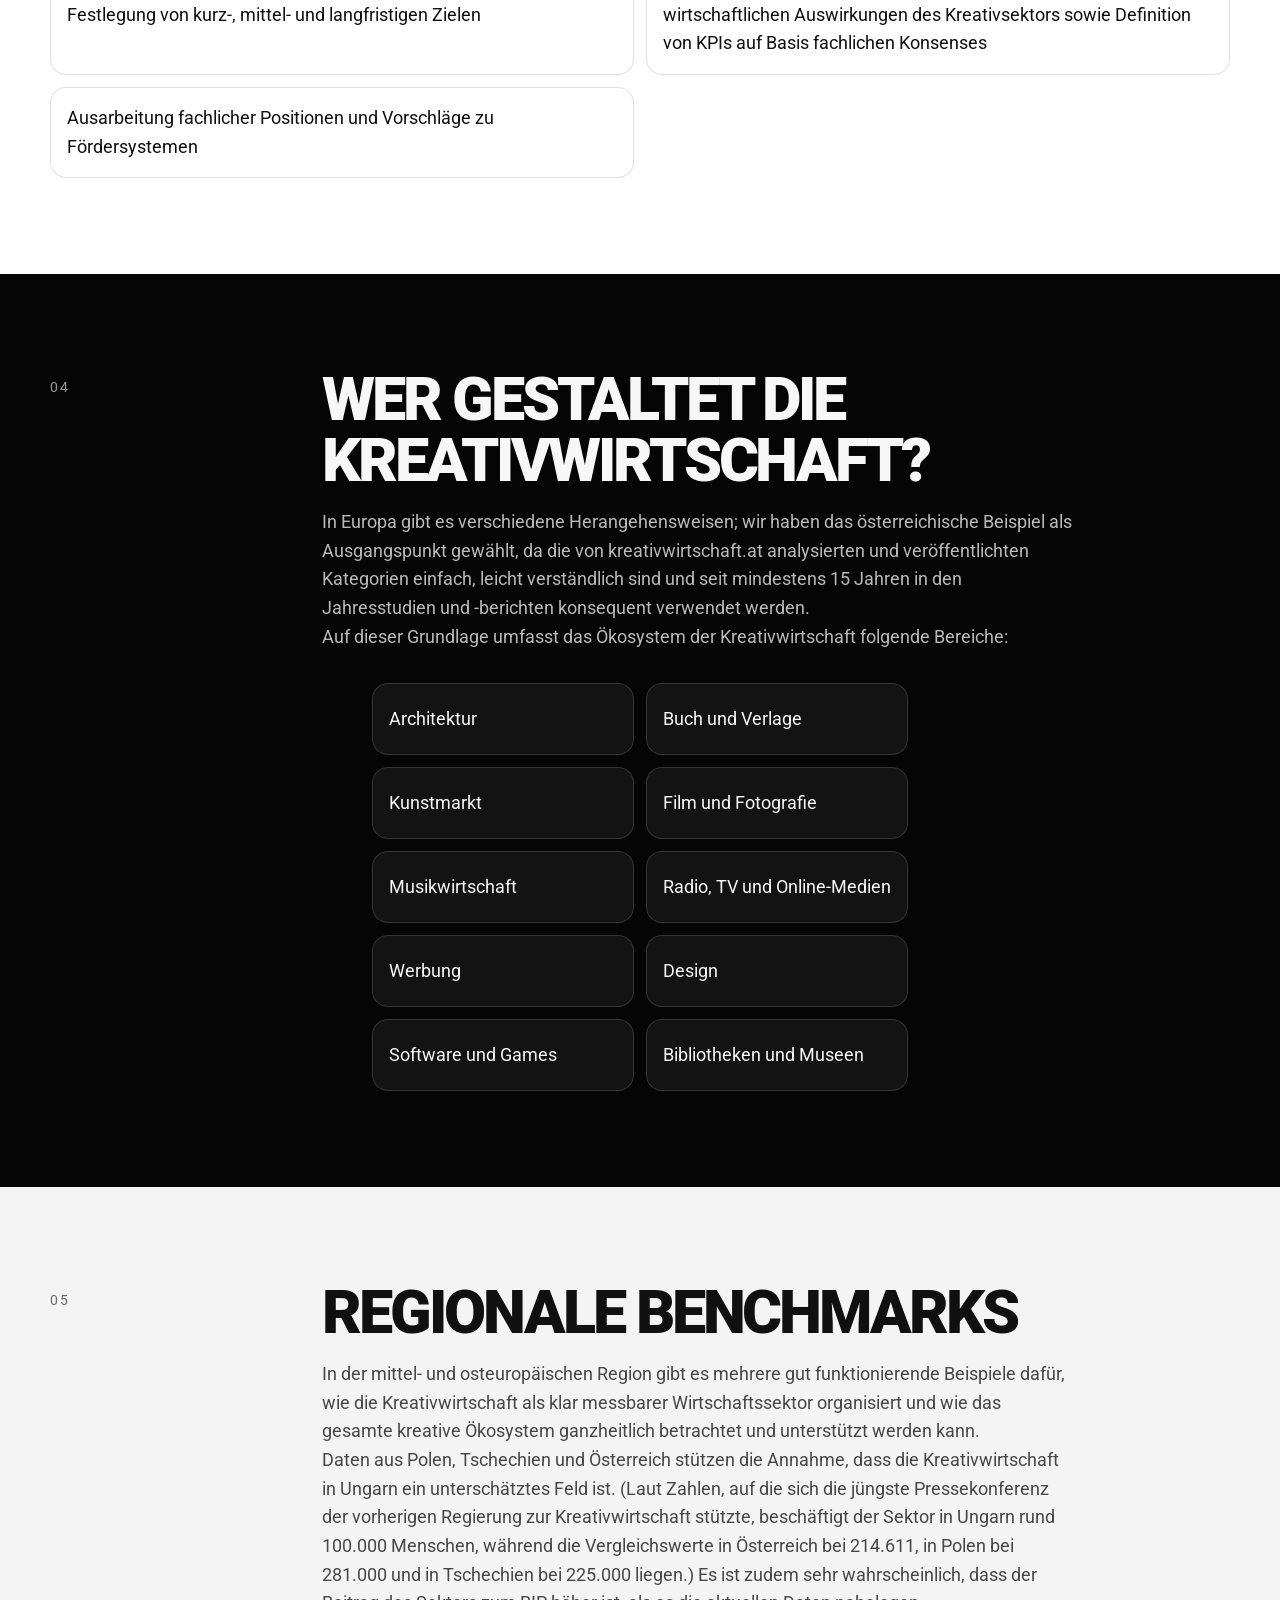
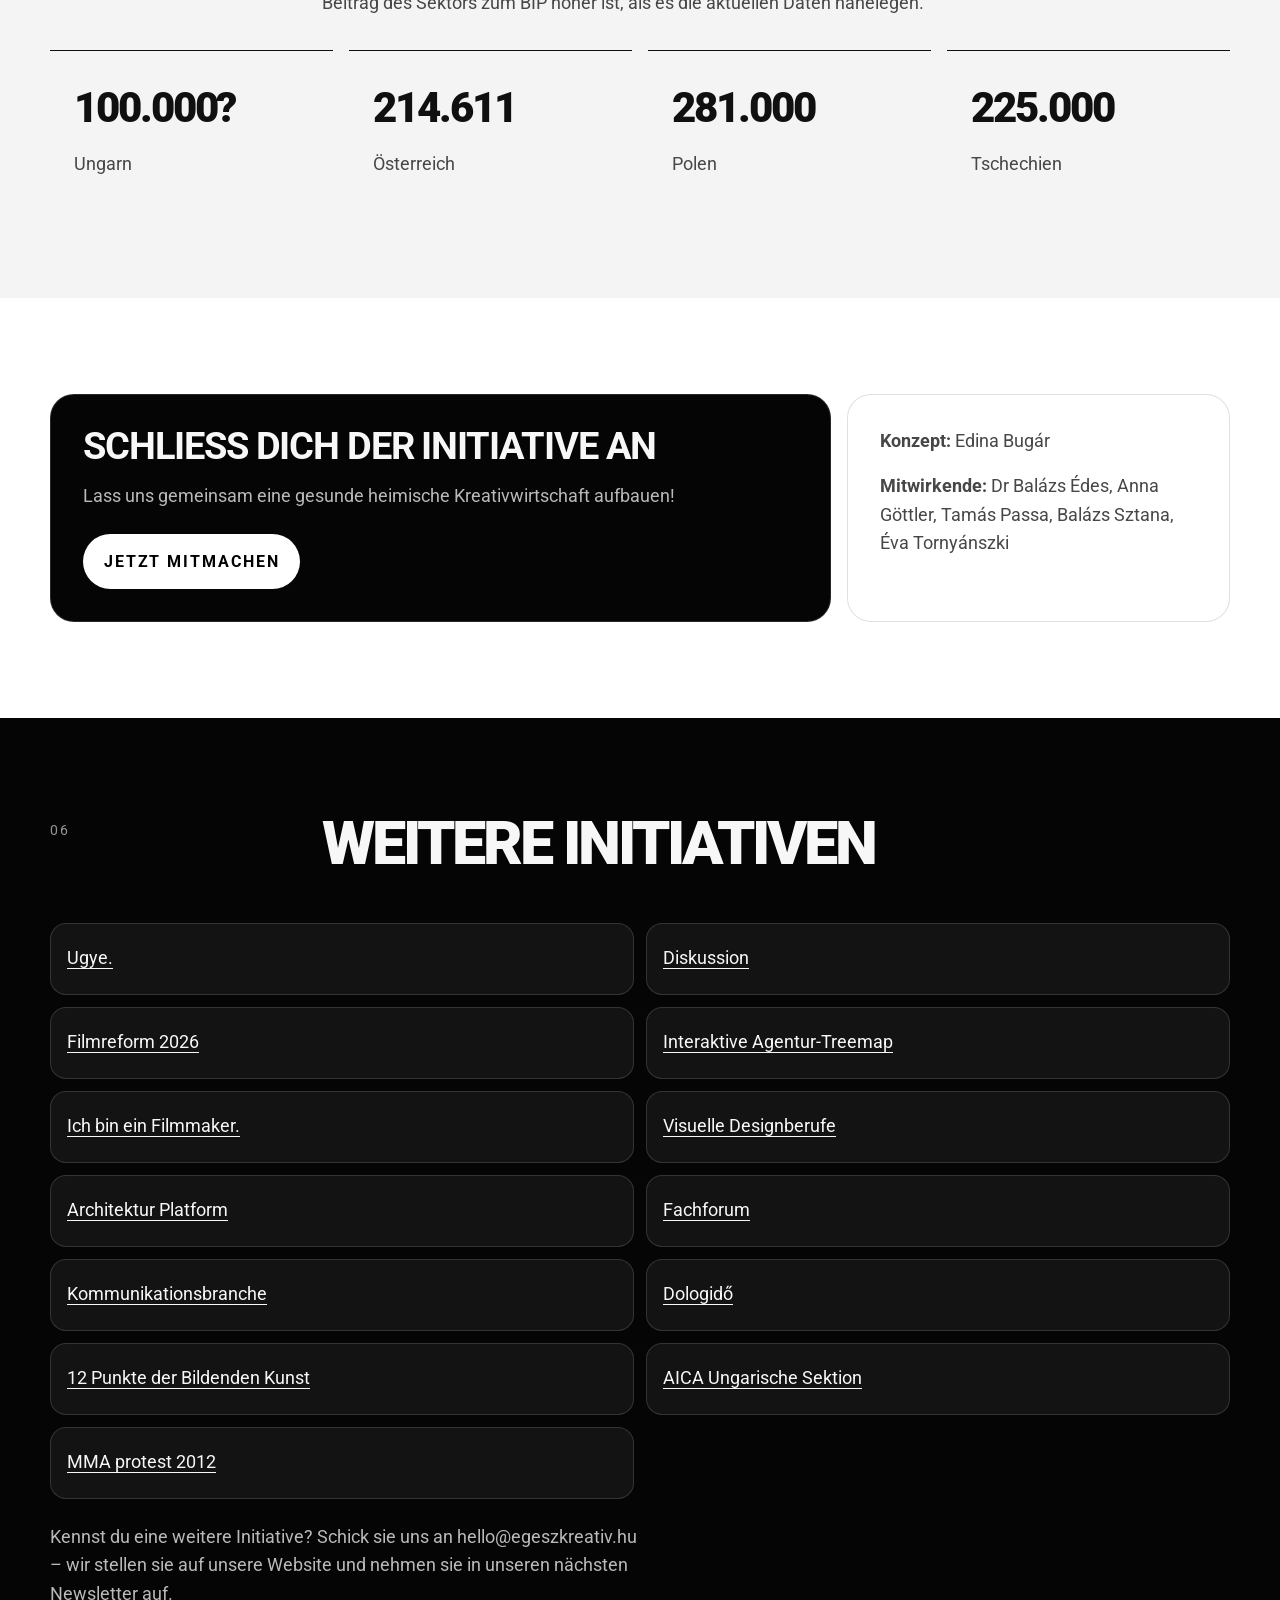
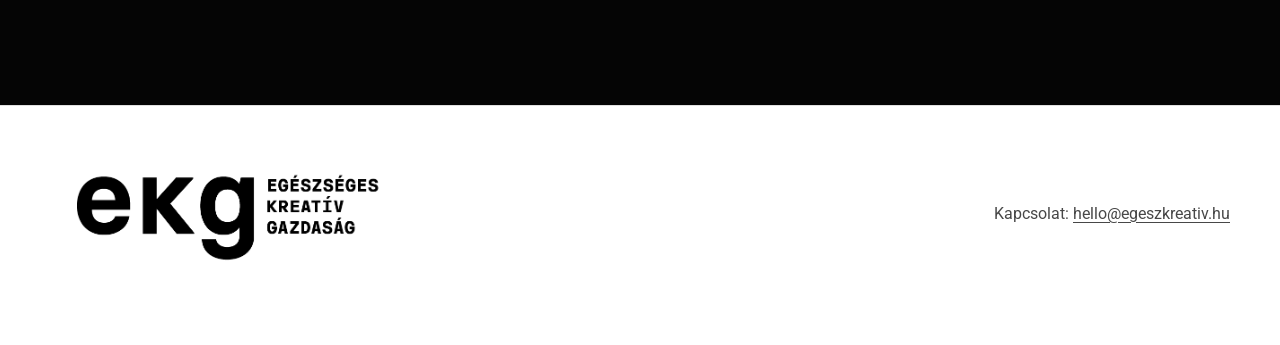
==== commit e449bebf: "Update index-de.html" ====
--- a/index-de.html
+++ b/index-de.html
@@ -181,6 +181,16 @@
       </div>
     </section>
 
+        <section class="section section-light" id="csatlakozz">
+      <div class="container join-grid">
+        <div class="join-card" data-reveal>
+          <h3>Schließ dich der Initiative an</h3>
+          <p>Lass uns gemeinsam eine gesunde heimische Kreativwirtschaft aufbauen!</p>
+          <a class="join-button" href="https://forms.gle/QkL3WiAd1xxjb2KH7" target="_blank" rel="noopener noreferrer">JETZT MITMACHEN</a>
+        </div>
+      </div>
+    </section>
+    
     <section class="section section-soft" id="miert-most">
       <div class="container">
         <div class="section-header" data-reveal>
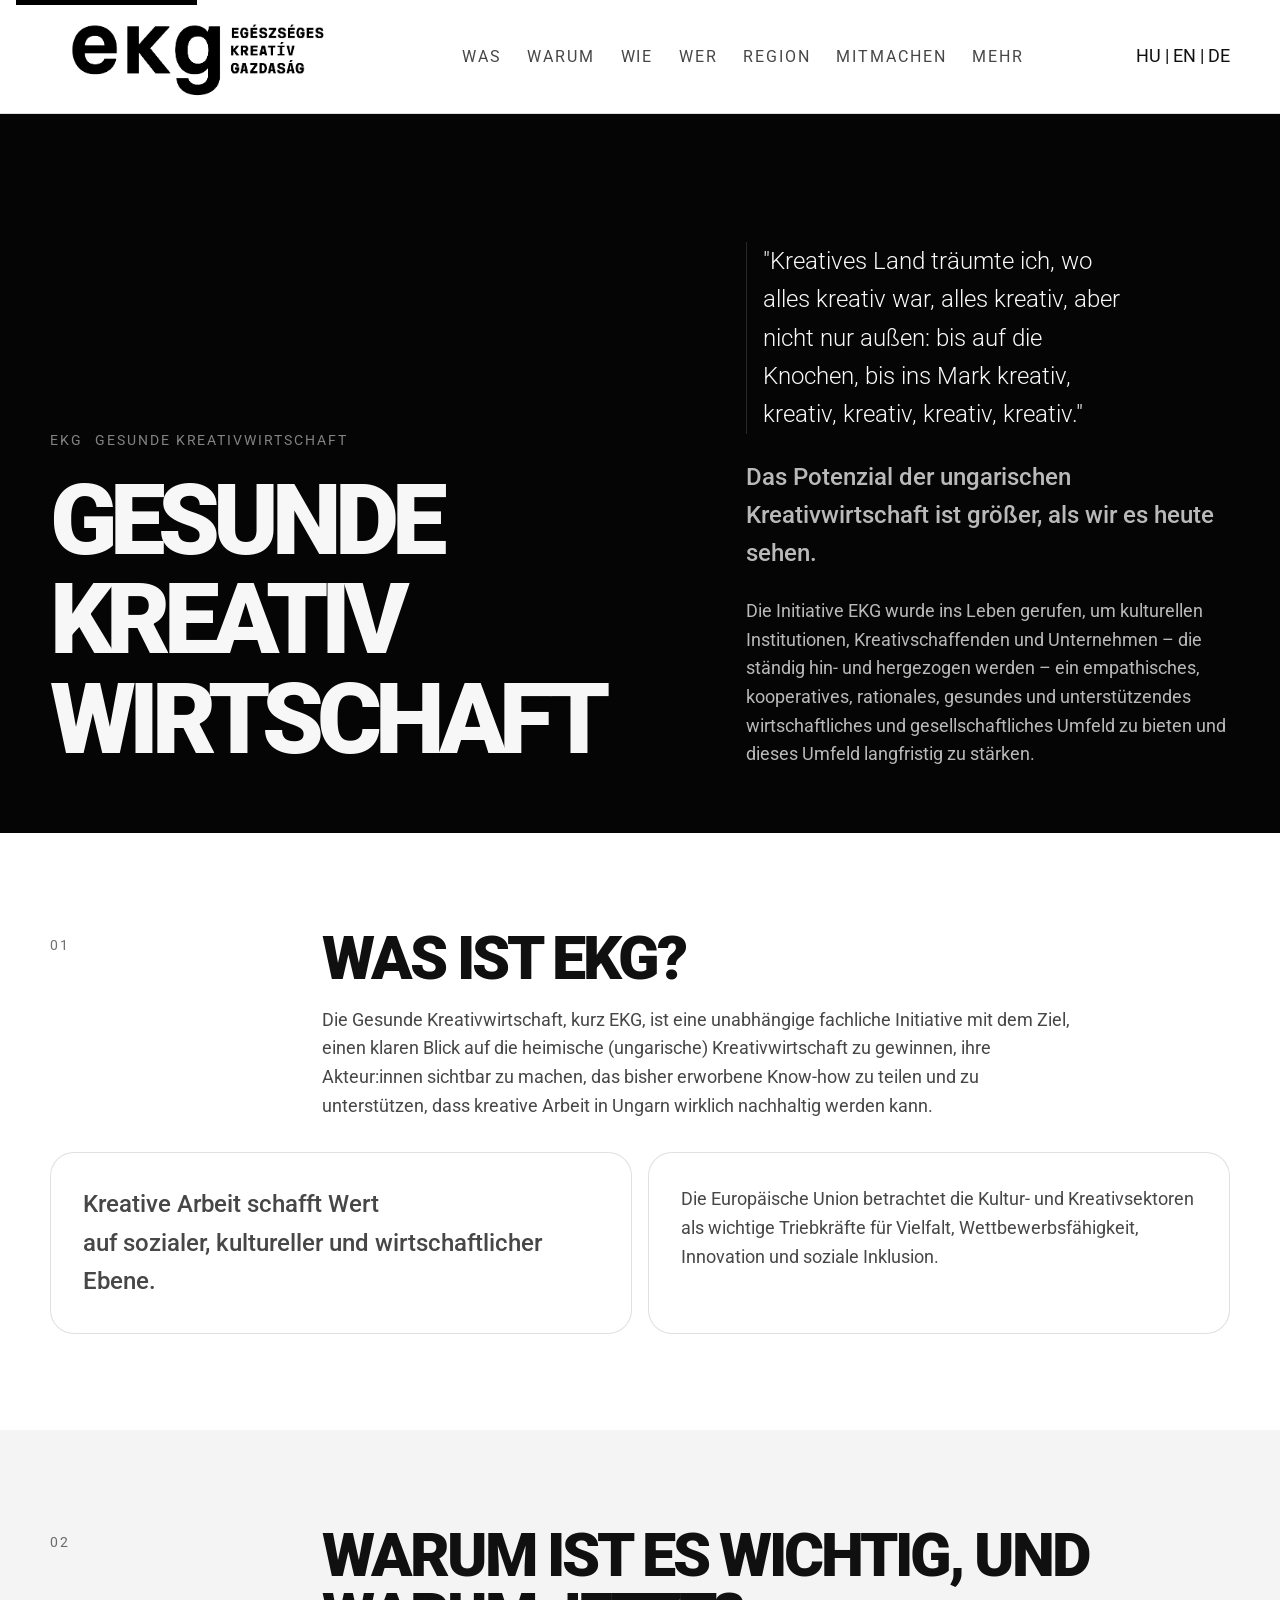
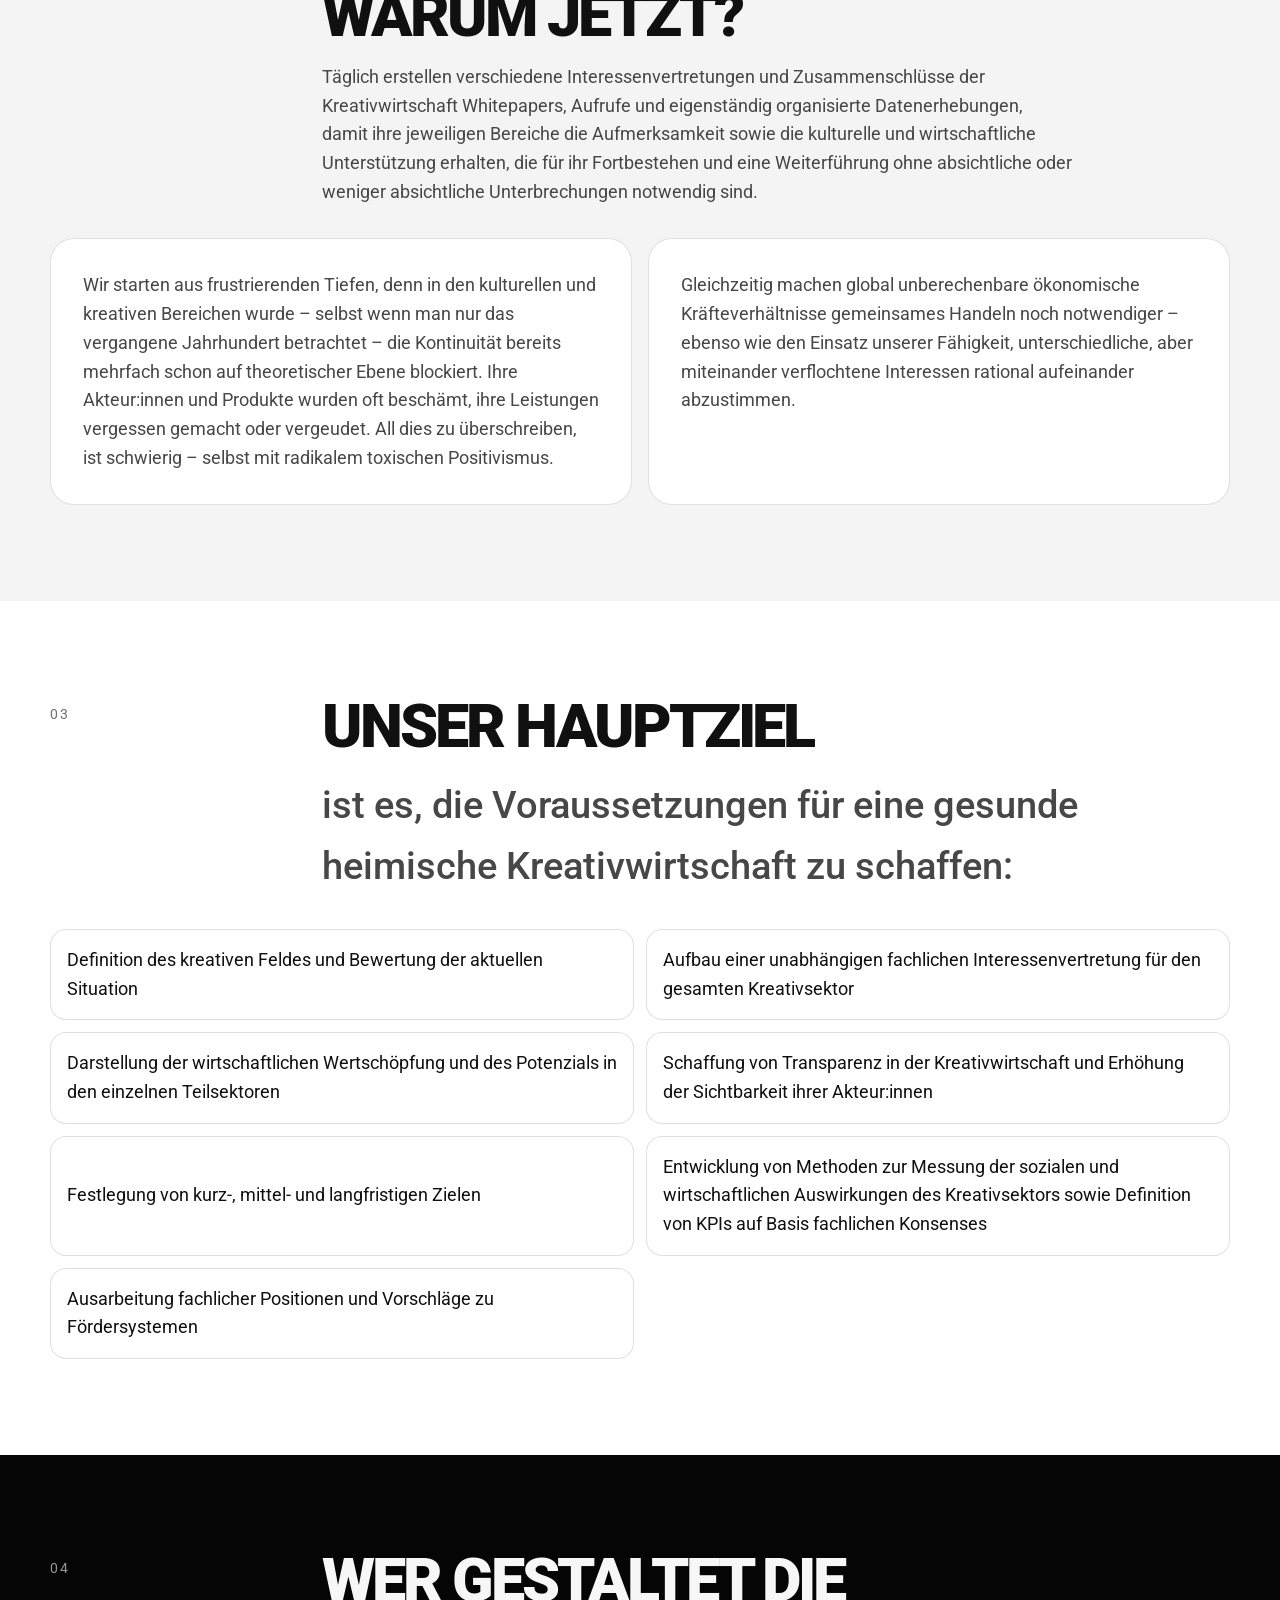
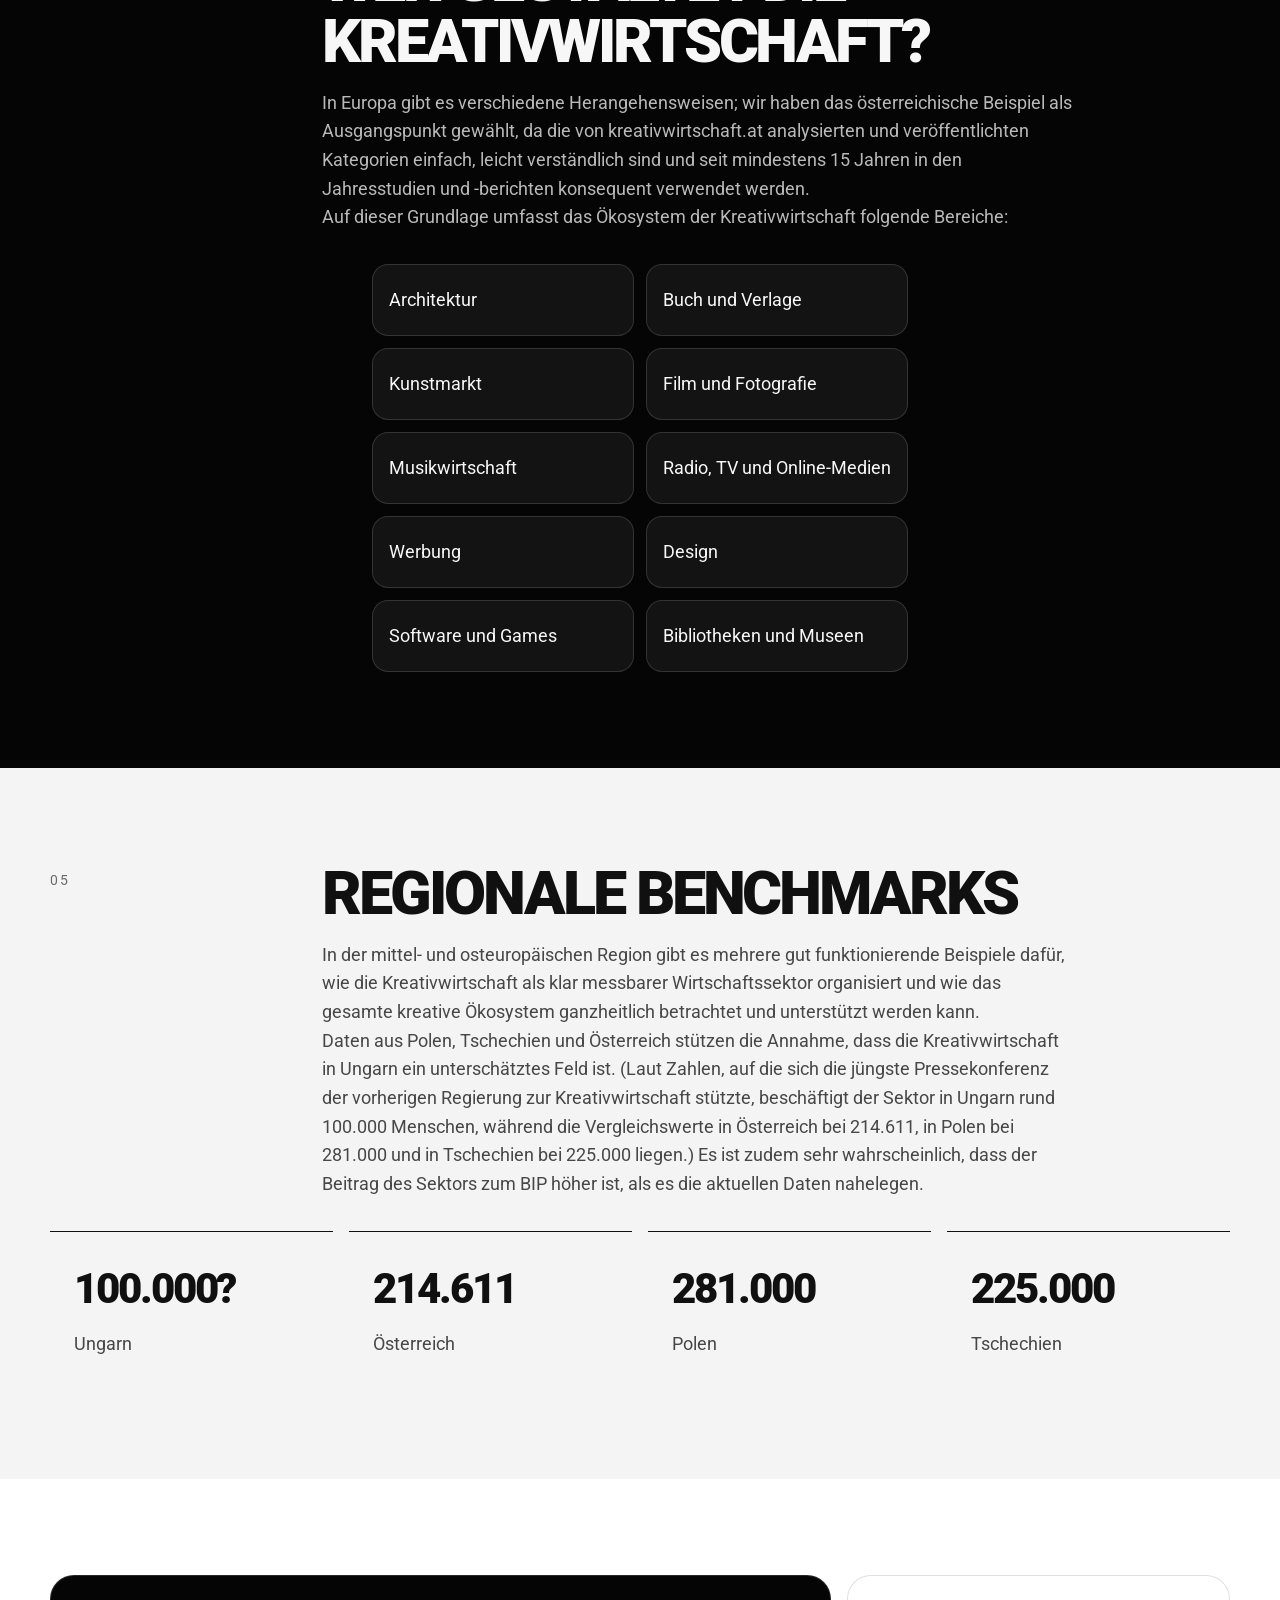
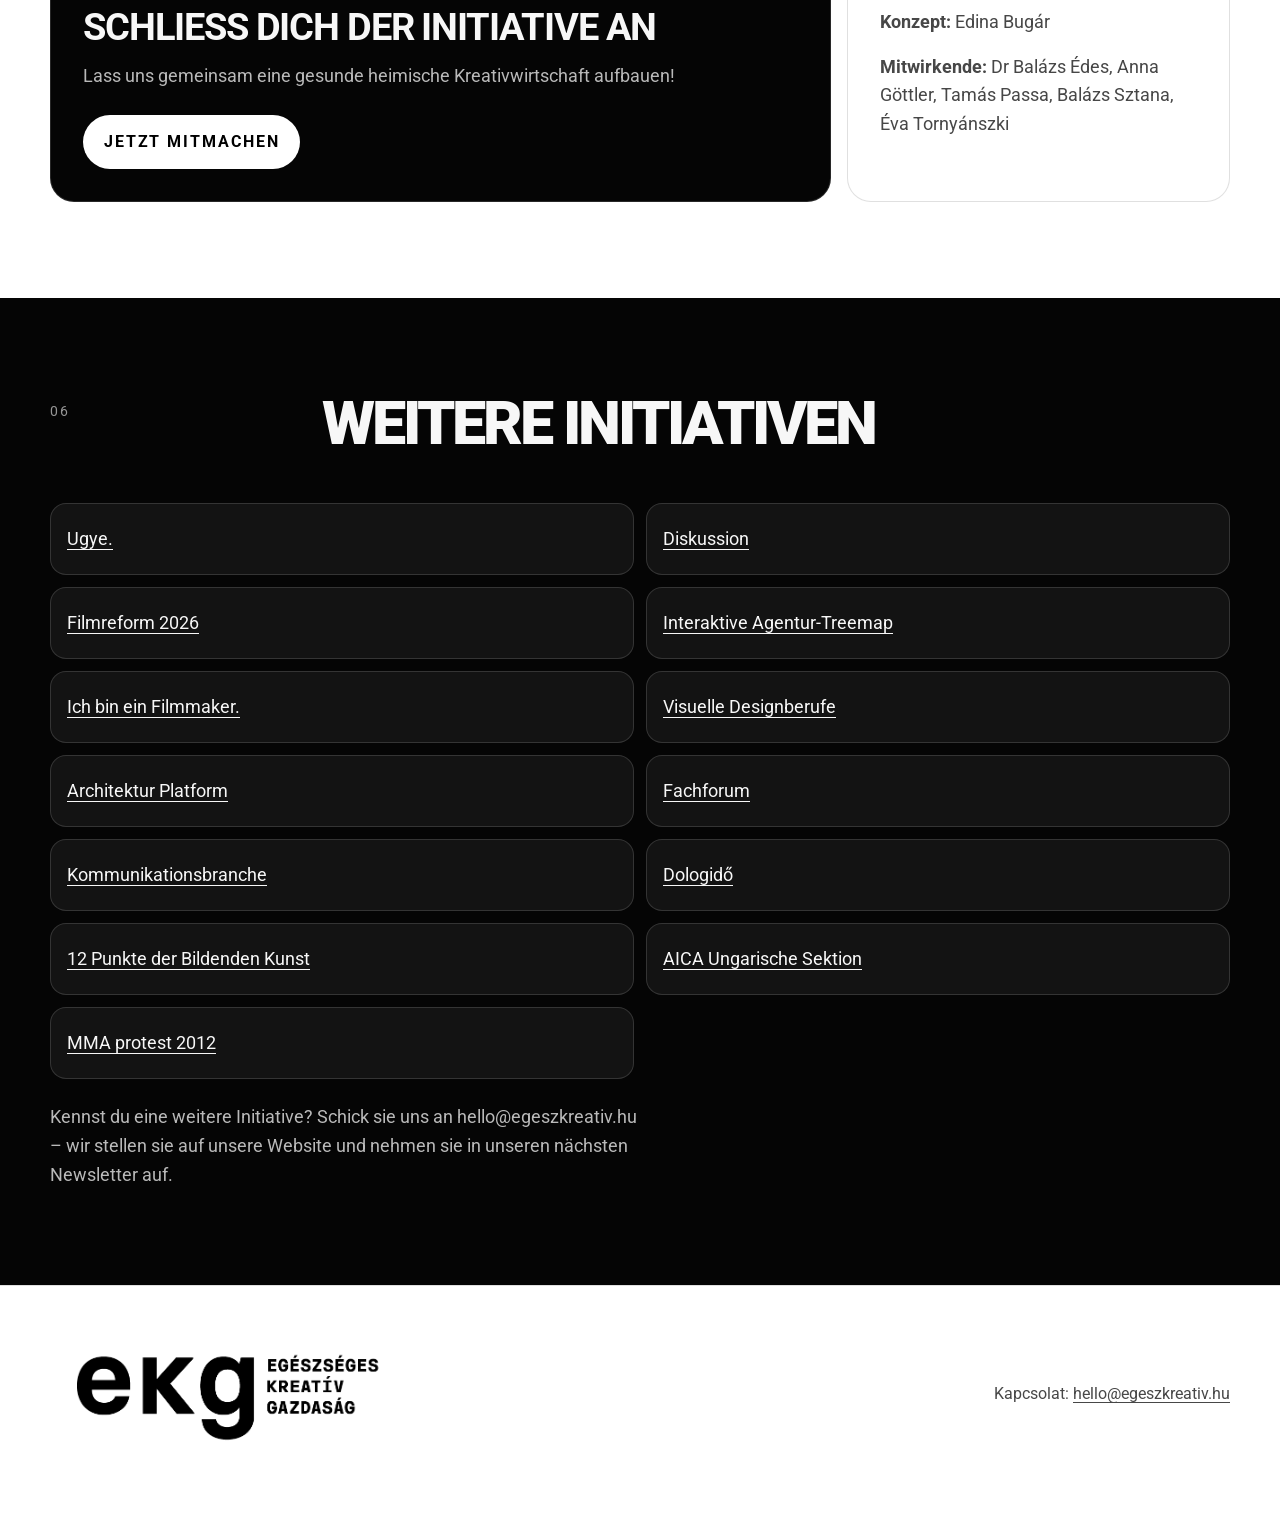
==== commit 141c00a6: "Update index-de.html" ====
--- a/index-de.html
+++ b/index-de.html
@@ -180,16 +180,6 @@
         </div>
       </div>
     </section>
-
-        <section class="section section-light" id="csatlakozz">
-      <div class="container join-grid">
-        <div class="join-card" data-reveal>
-          <h3>Schließ dich der Initiative an</h3>
-          <p>Lass uns gemeinsam eine gesunde heimische Kreativwirtschaft aufbauen!</p>
-          <a class="join-button" href="https://forms.gle/QkL3WiAd1xxjb2KH7" target="_blank" rel="noopener noreferrer">JETZT MITMACHEN</a>
-        </div>
-      </div>
-    </section>
     
     <section class="section section-soft" id="miert-most">
       <div class="container">
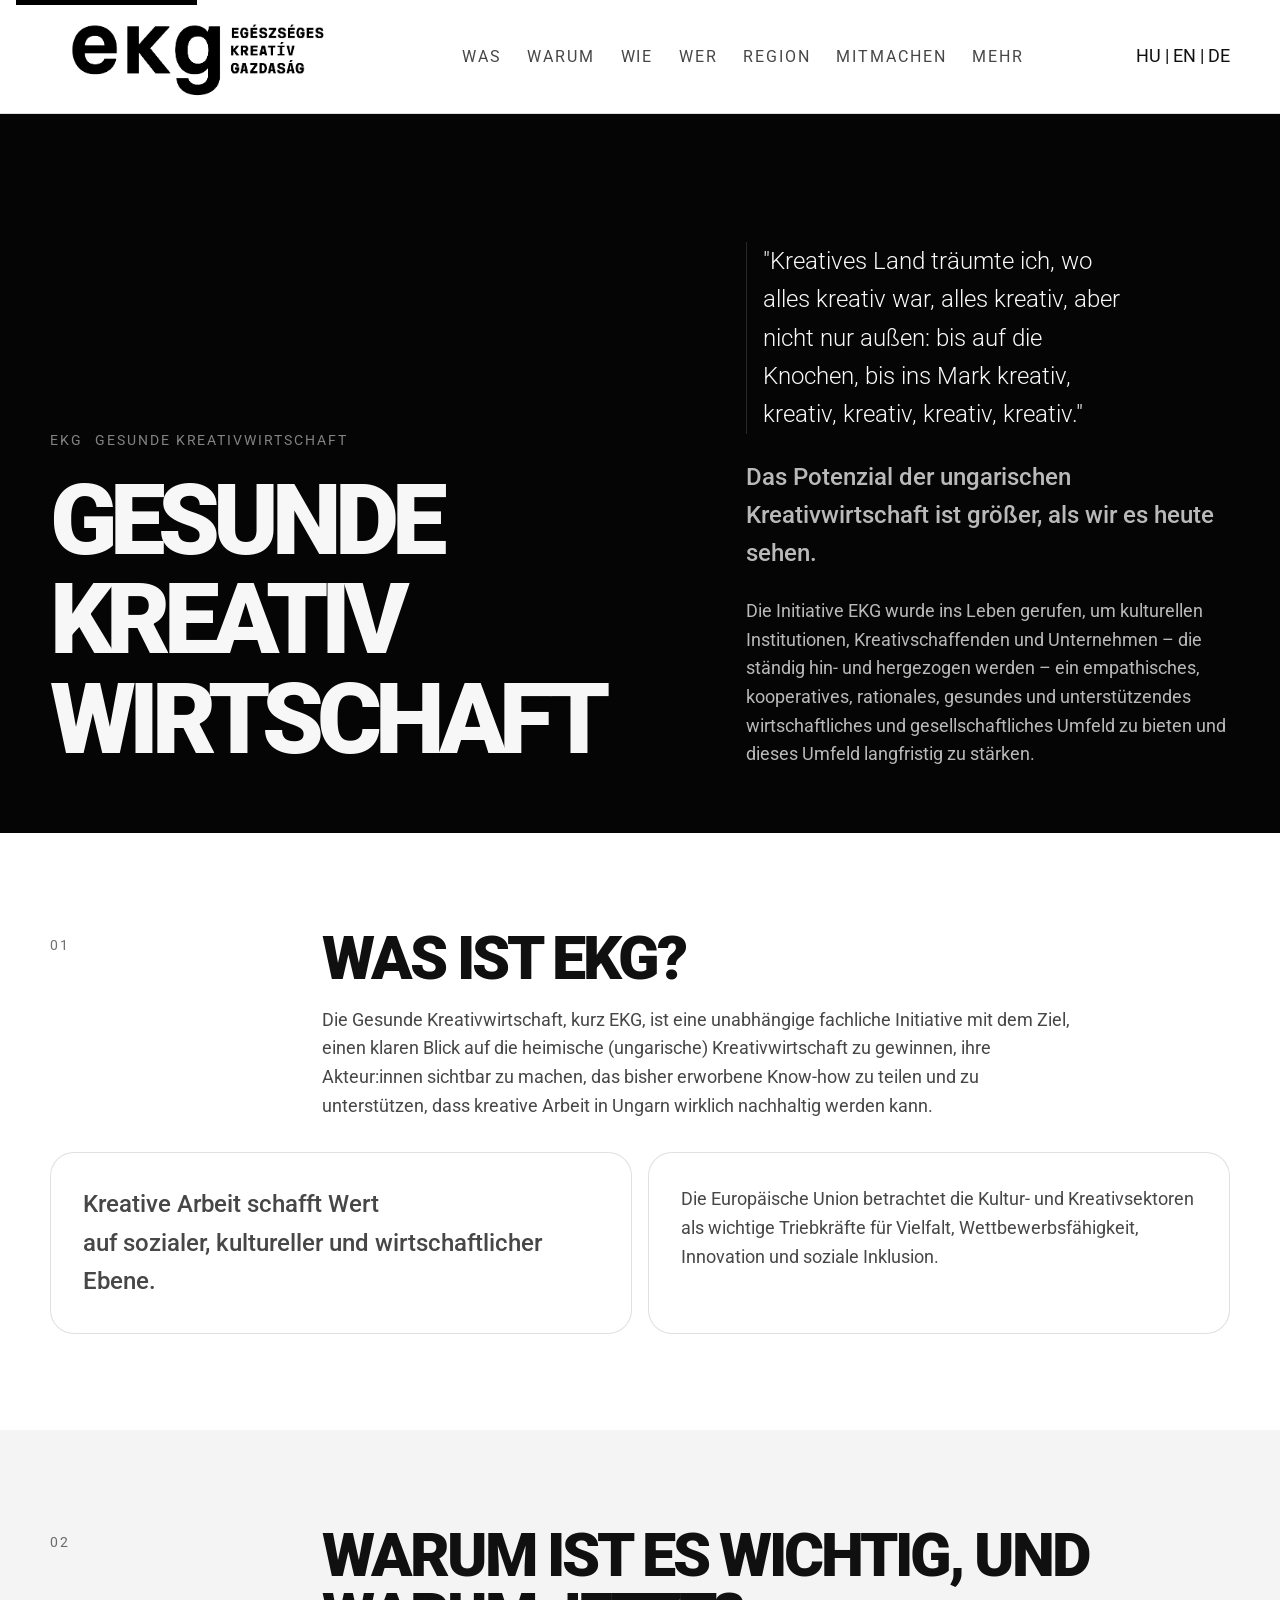
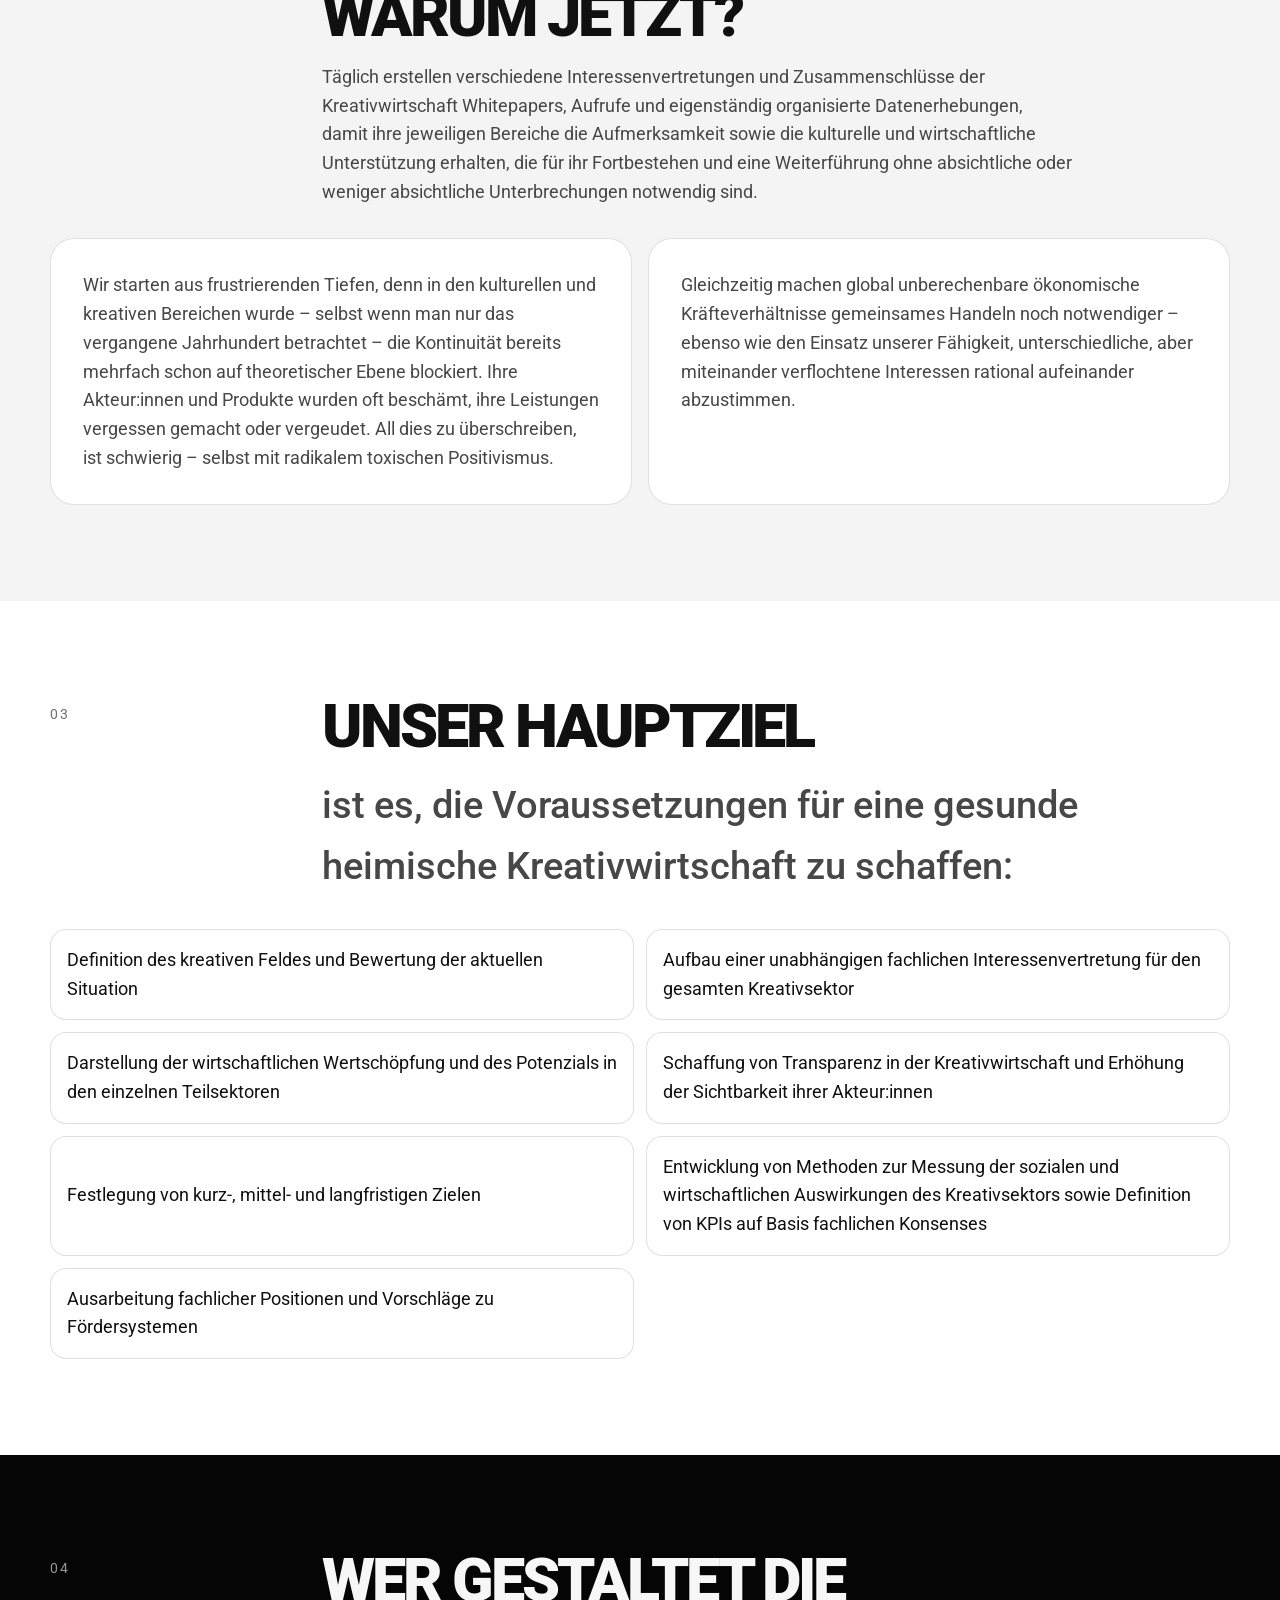
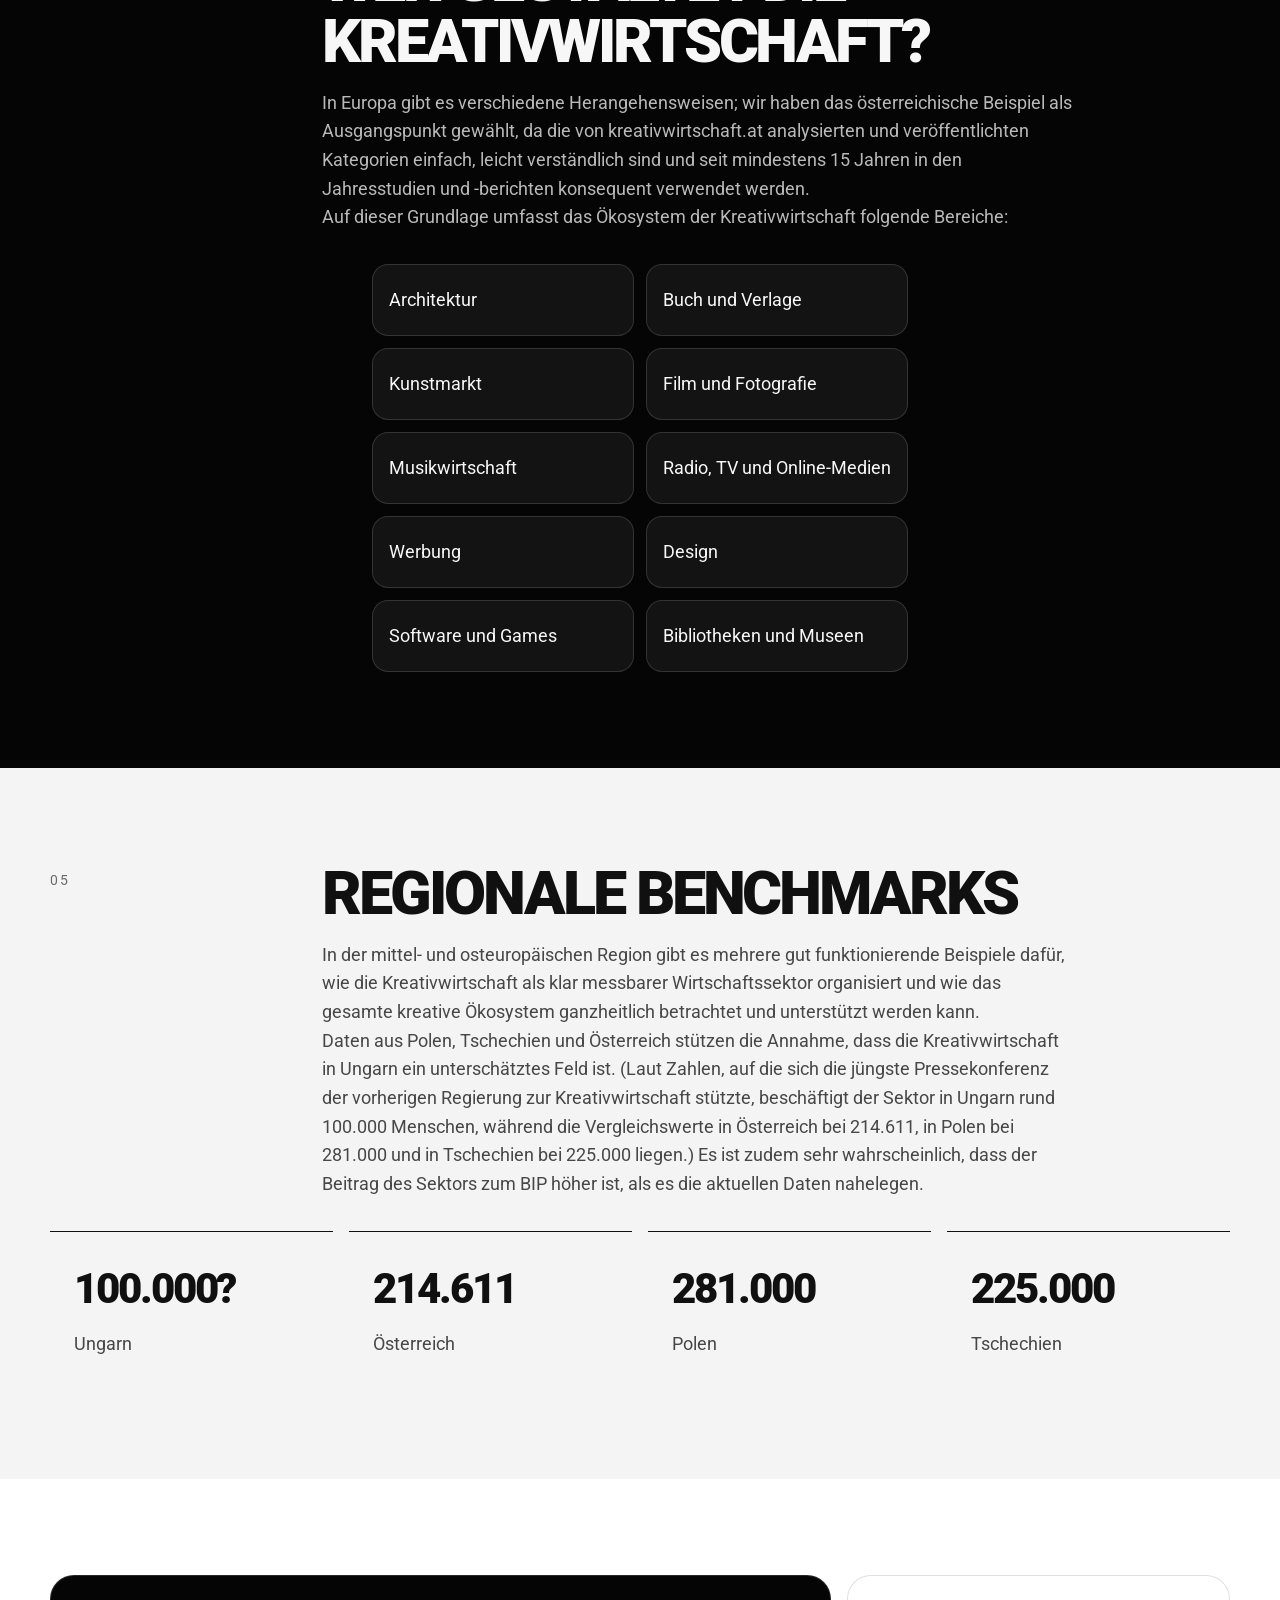
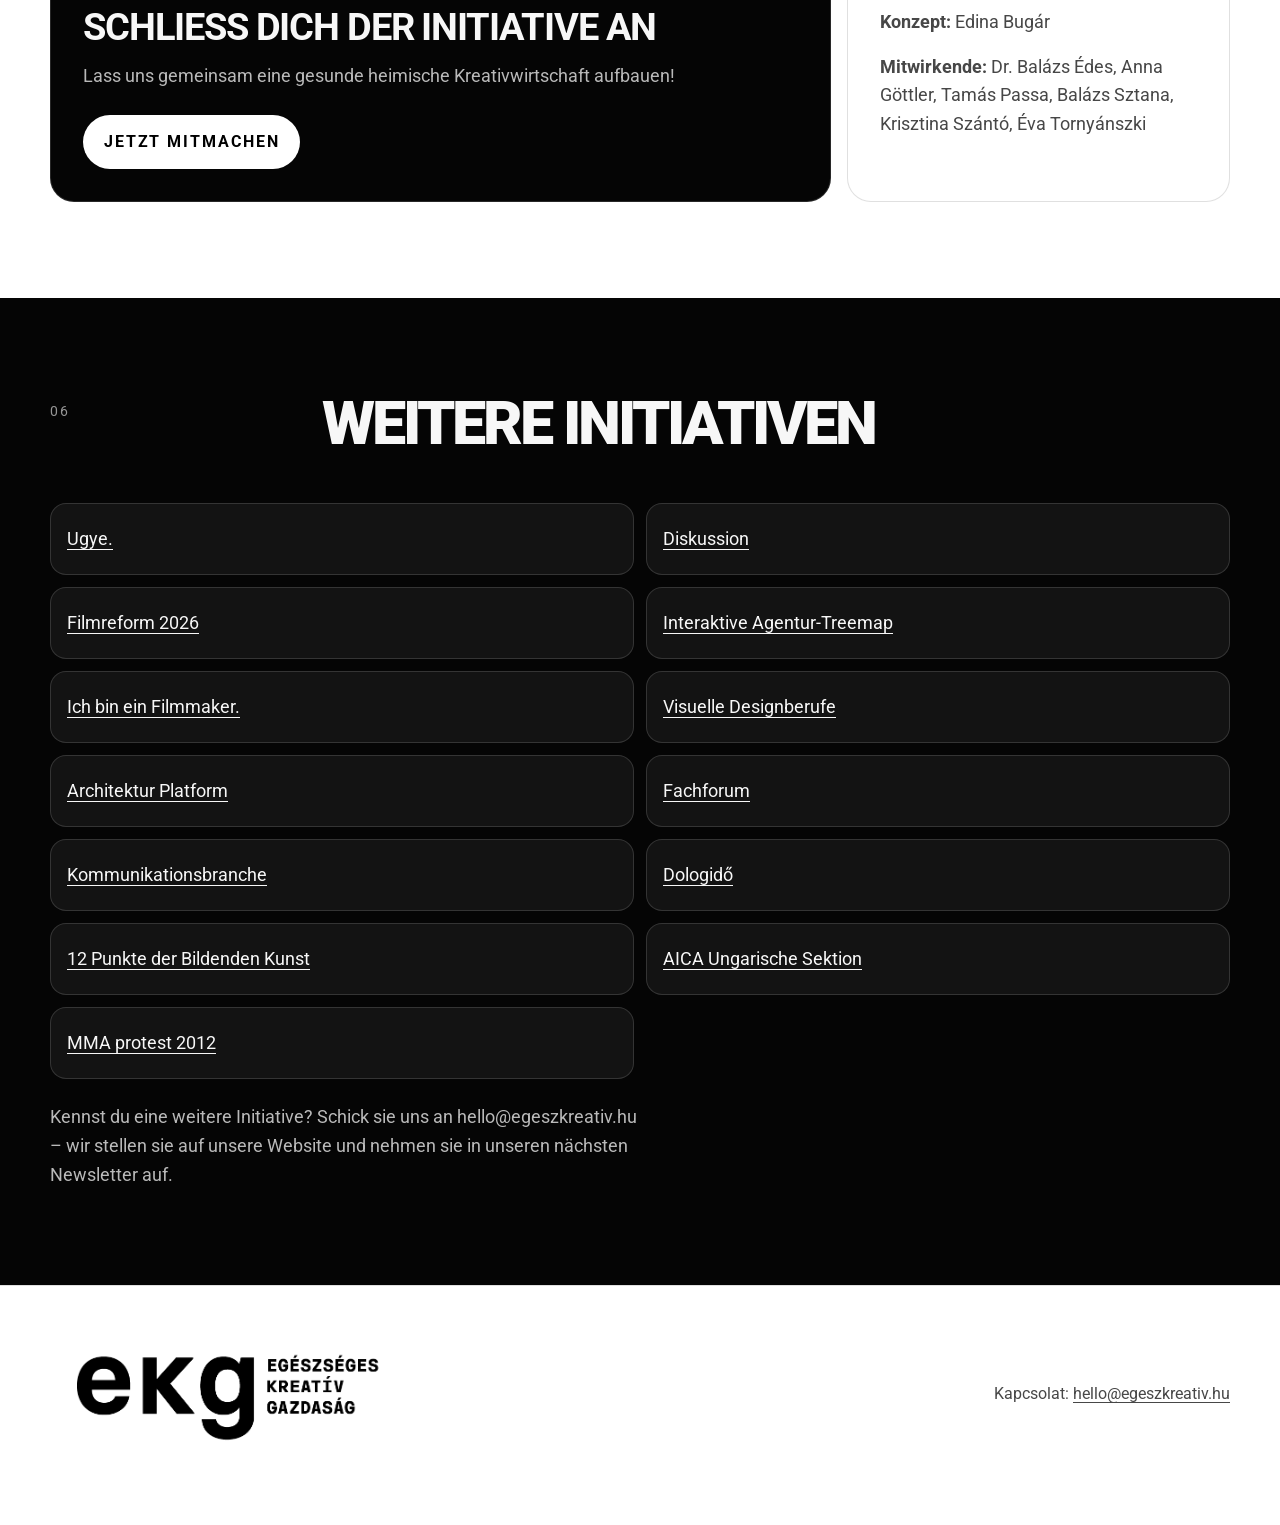
==== commit ac8565ef: "Update index-de.html" ====
--- a/index-de.html
+++ b/index-de.html
@@ -277,7 +277,7 @@
         </div>
         <aside class="credit-card" data-reveal>
           <p><strong>Konzept:</strong> Edina Bugár</p>
-          <p><strong>Mitwirkende:</strong> Dr Balázs Édes, Anna Göttler, Tamás Passa, Balázs Sztana, Éva Tornyánszki</p>
+          <p><strong>Mitwirkende:</strong> Dr. Balázs Édes, Anna Göttler, Tamás Passa, Balázs Sztana, Krisztina Szántó, Éva Tornyánszki</p>
         </aside>
       </div>
     </section>
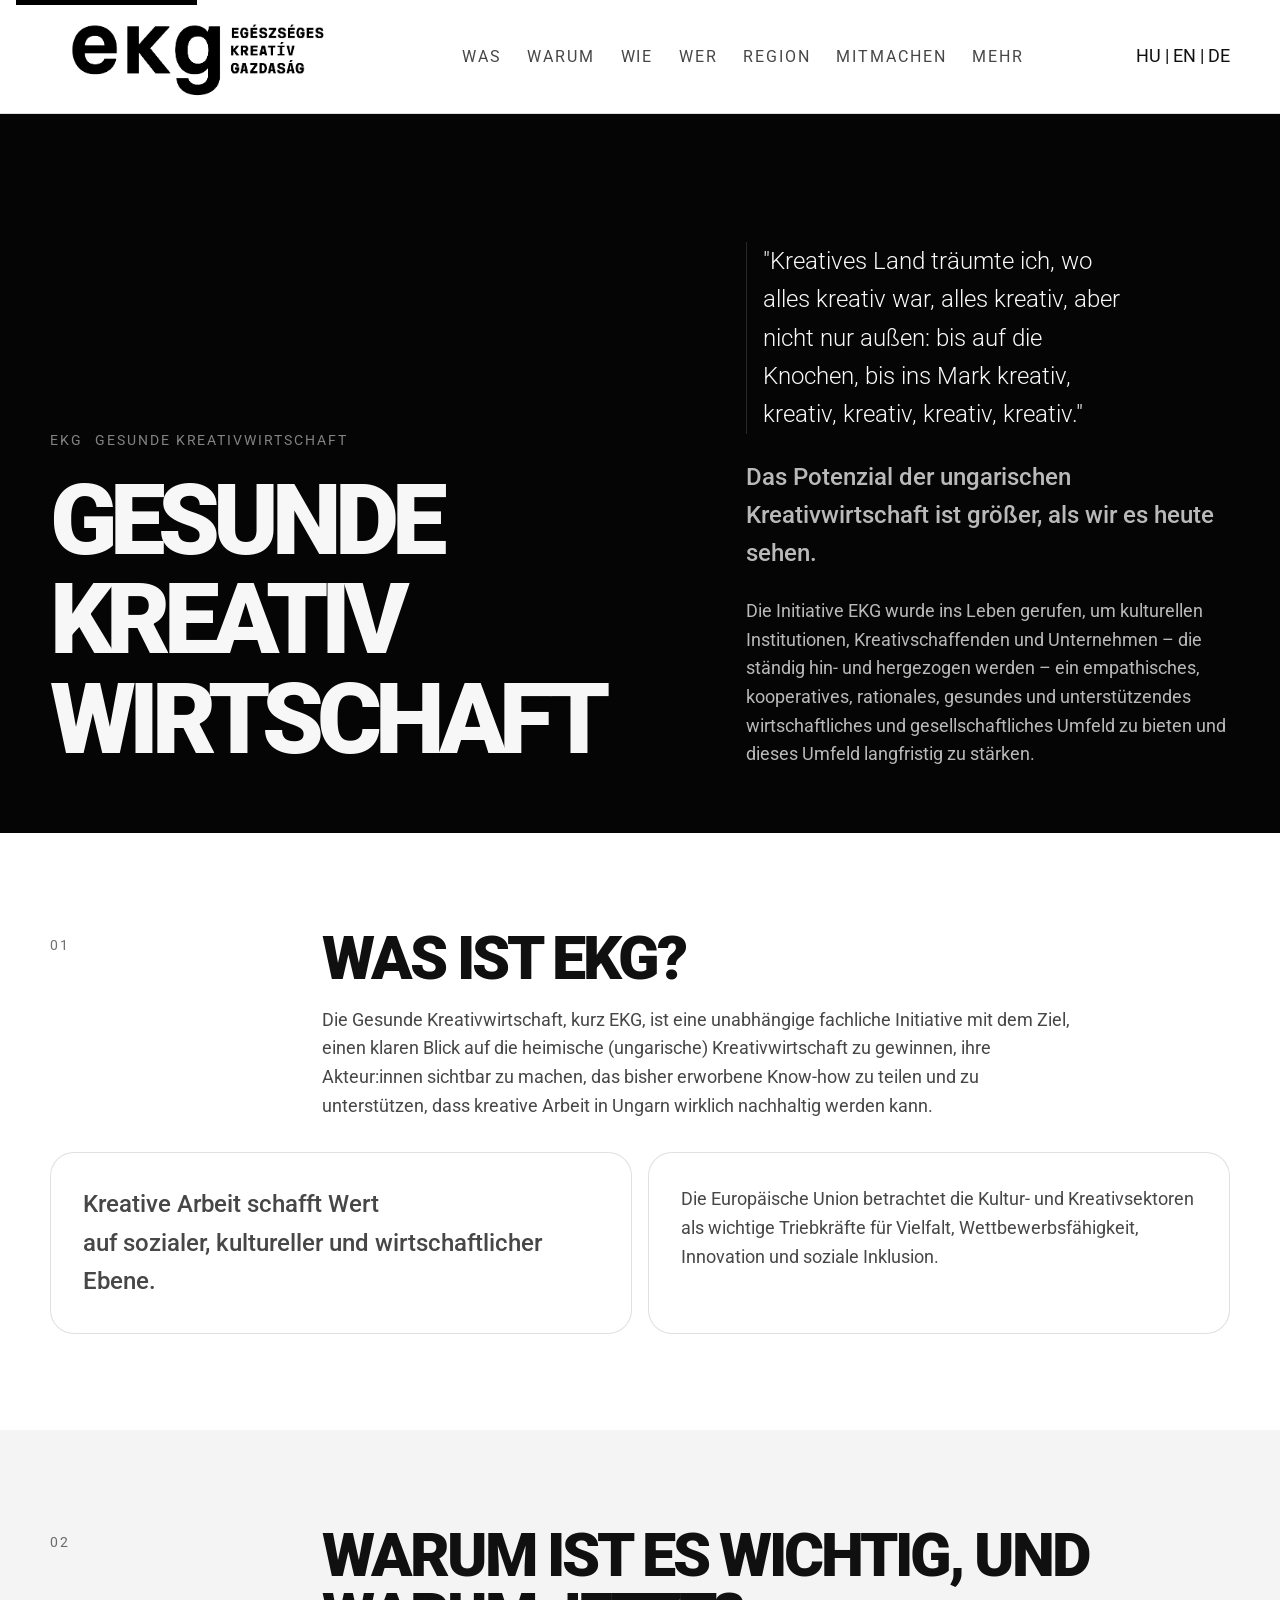
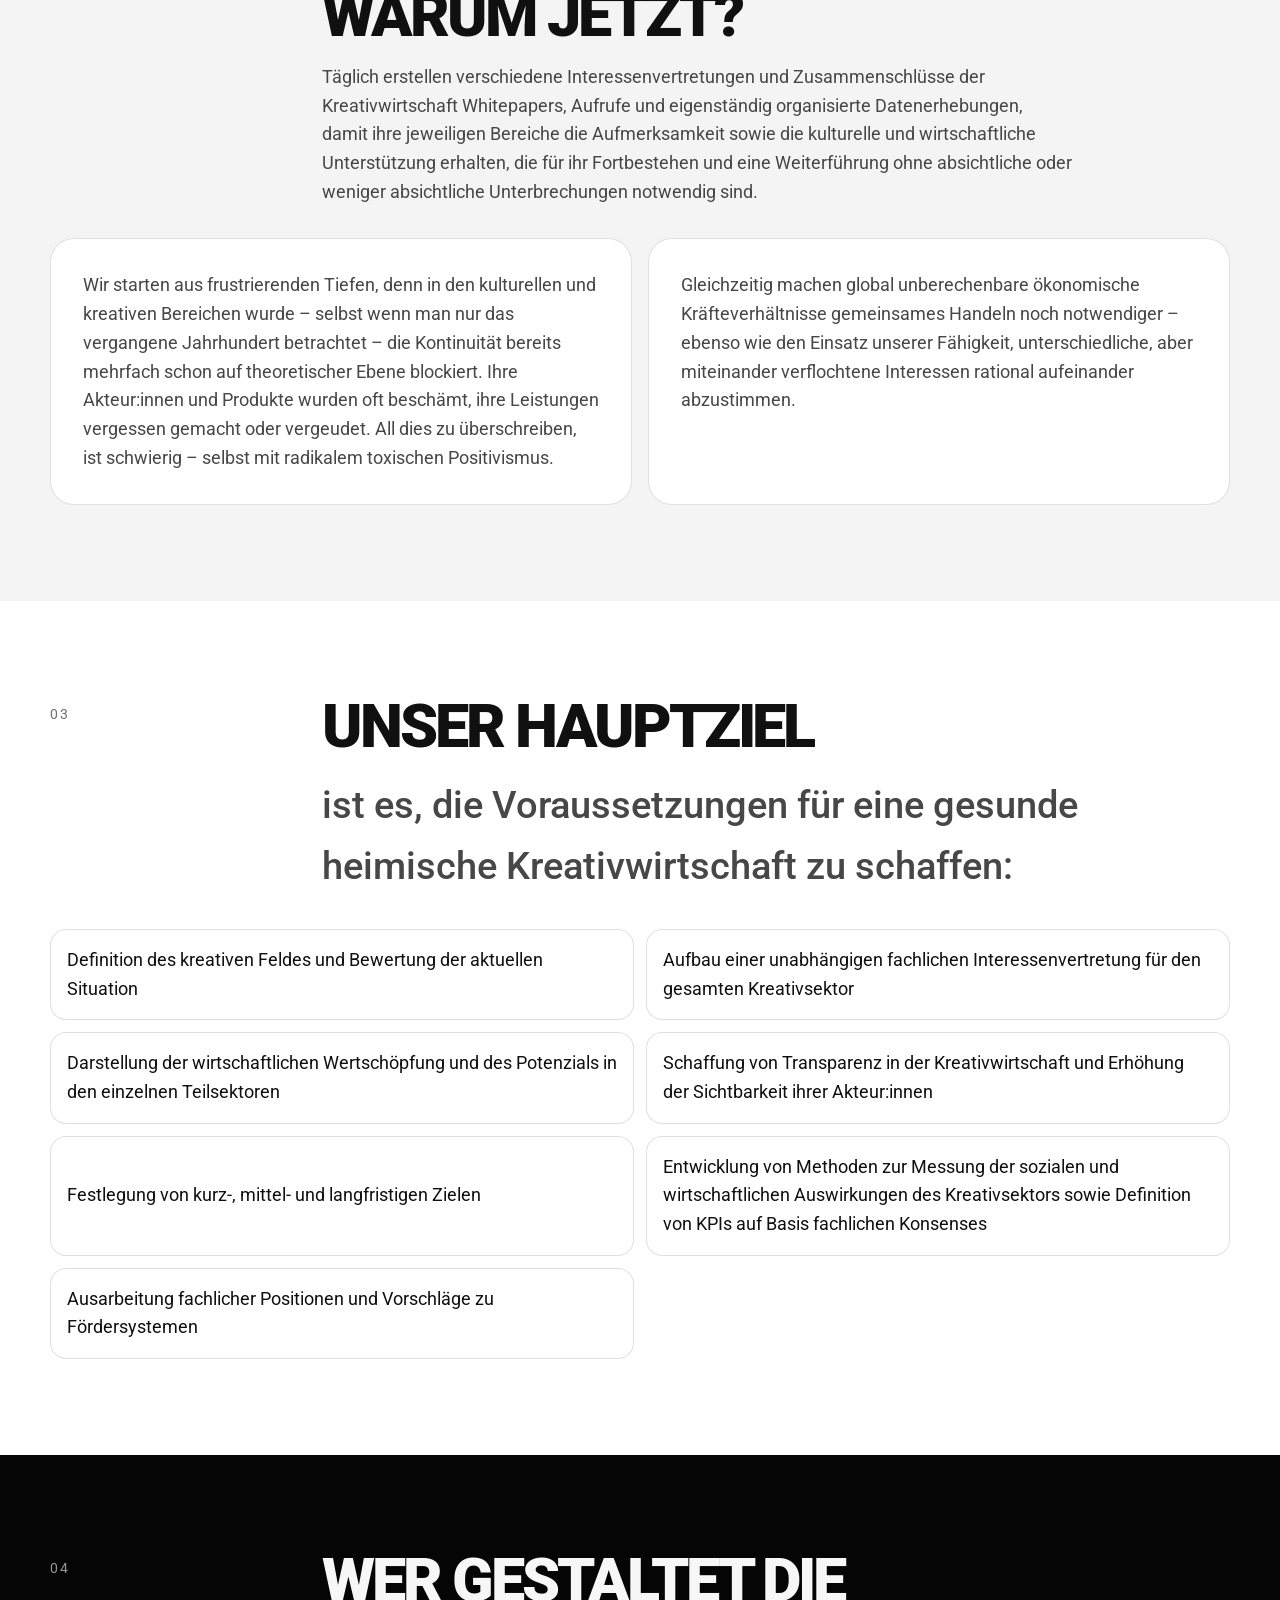
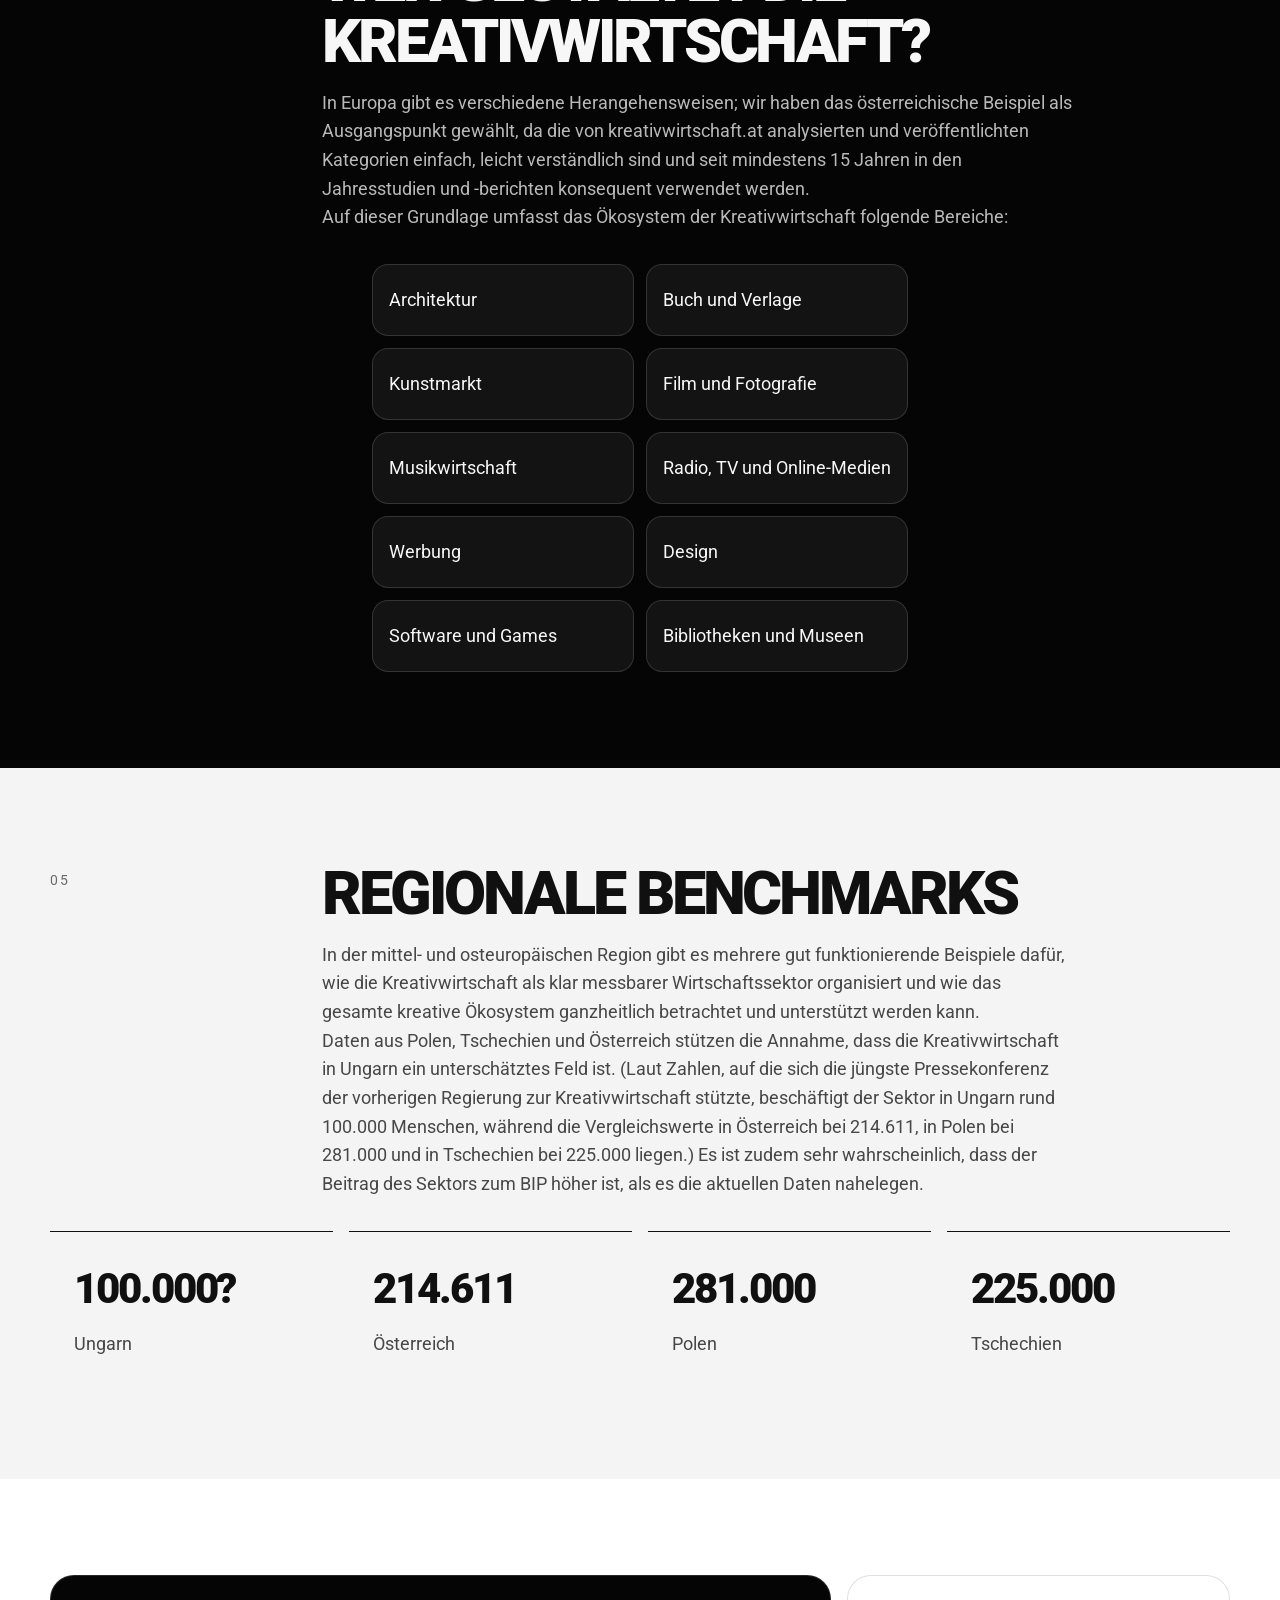
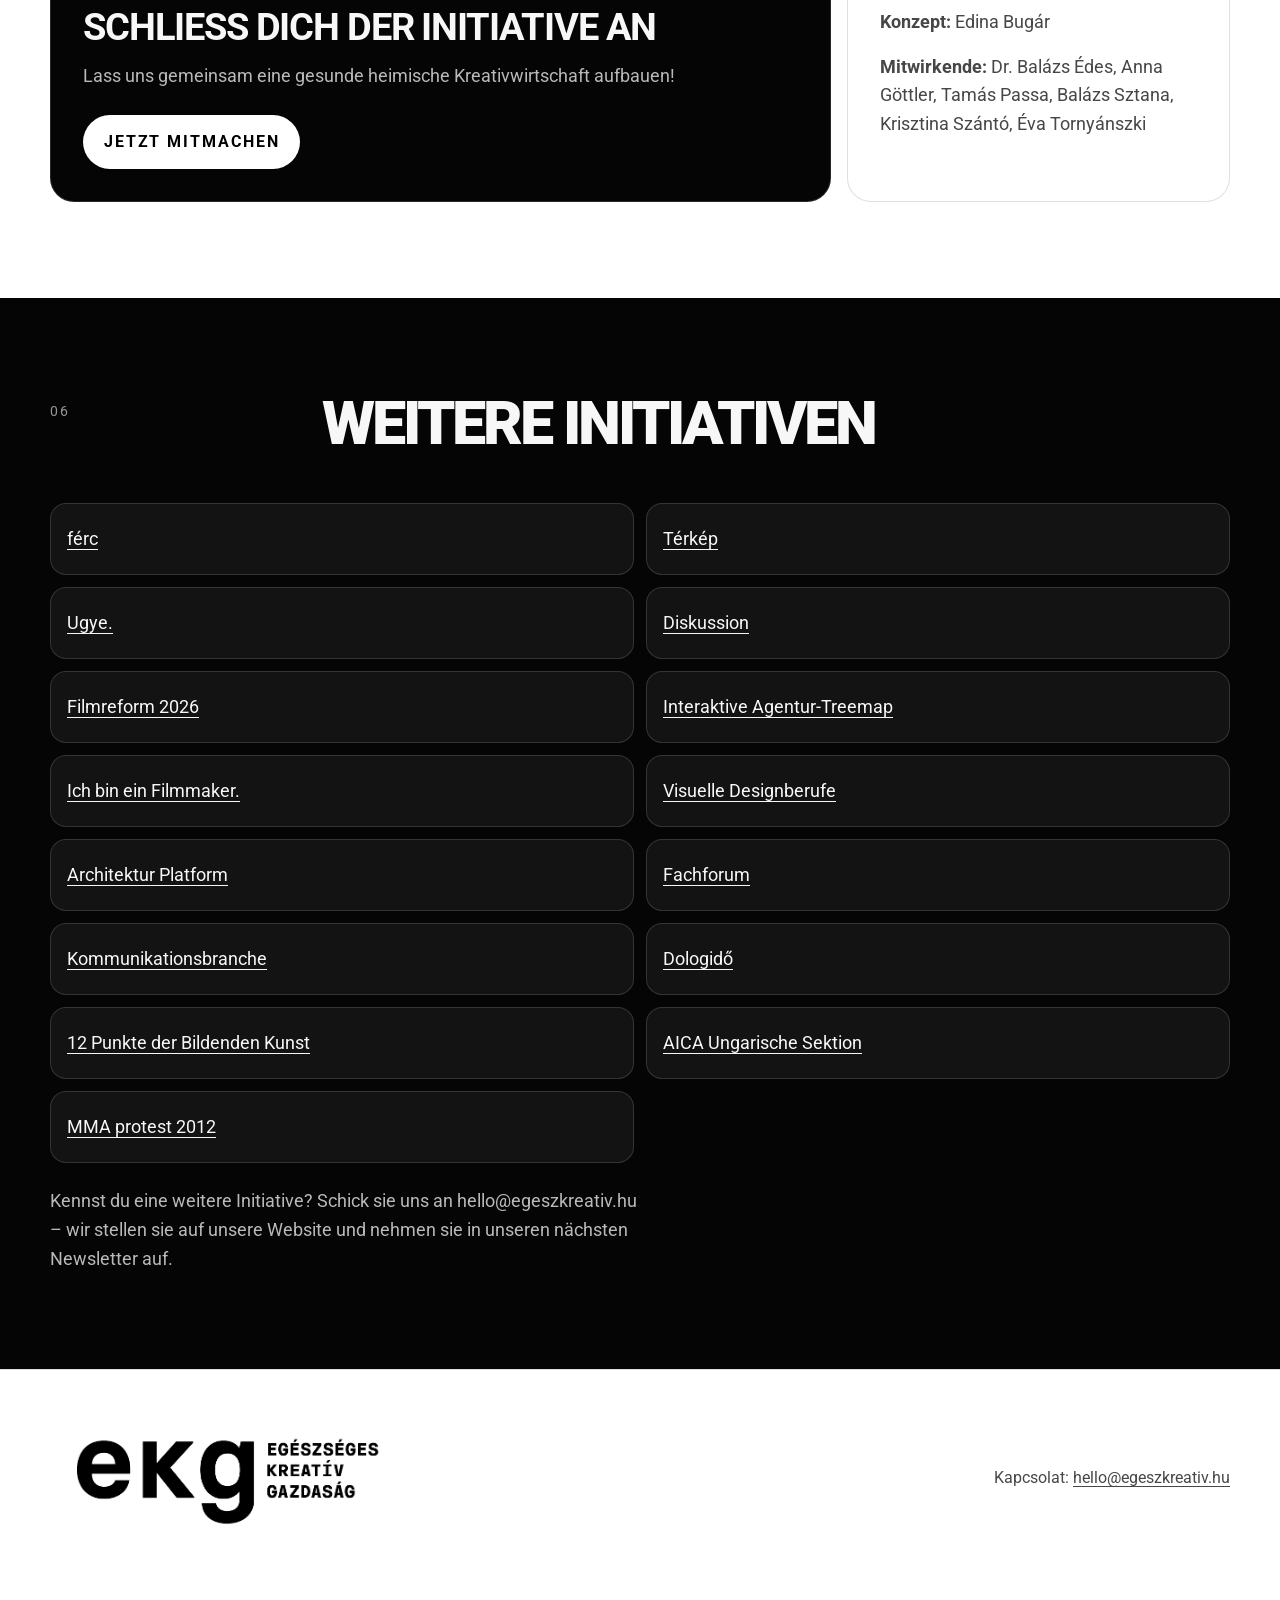
==== commit ac65db99: "Update index-de.html" ====
--- a/index-de.html
+++ b/index-de.html
@@ -291,6 +291,8 @@
           </div>
         </div>
         <ul class="links-list" data-reveal>
+          <li><a href="https://www.facebook.com/share/g/19XDMZ6mkL/?mibextid=wwXIfr">férc</a></li>
+          <li><a href="https://tervezesertek.webflow.io/">Térkép</a></li>
           <li><a href="https://www.ugye.hu/">Ugye.</a></li>
           <li><a href="https://facebook.com/events/s/kibeszelo/1520614209456711/" target="_blank" rel="noopener noreferrer">Diskussion</a></li>
           <li><a href="https://www.filmreform.hu/" target="_blank" rel="noopener noreferrer">Filmreform 2026</a></li>
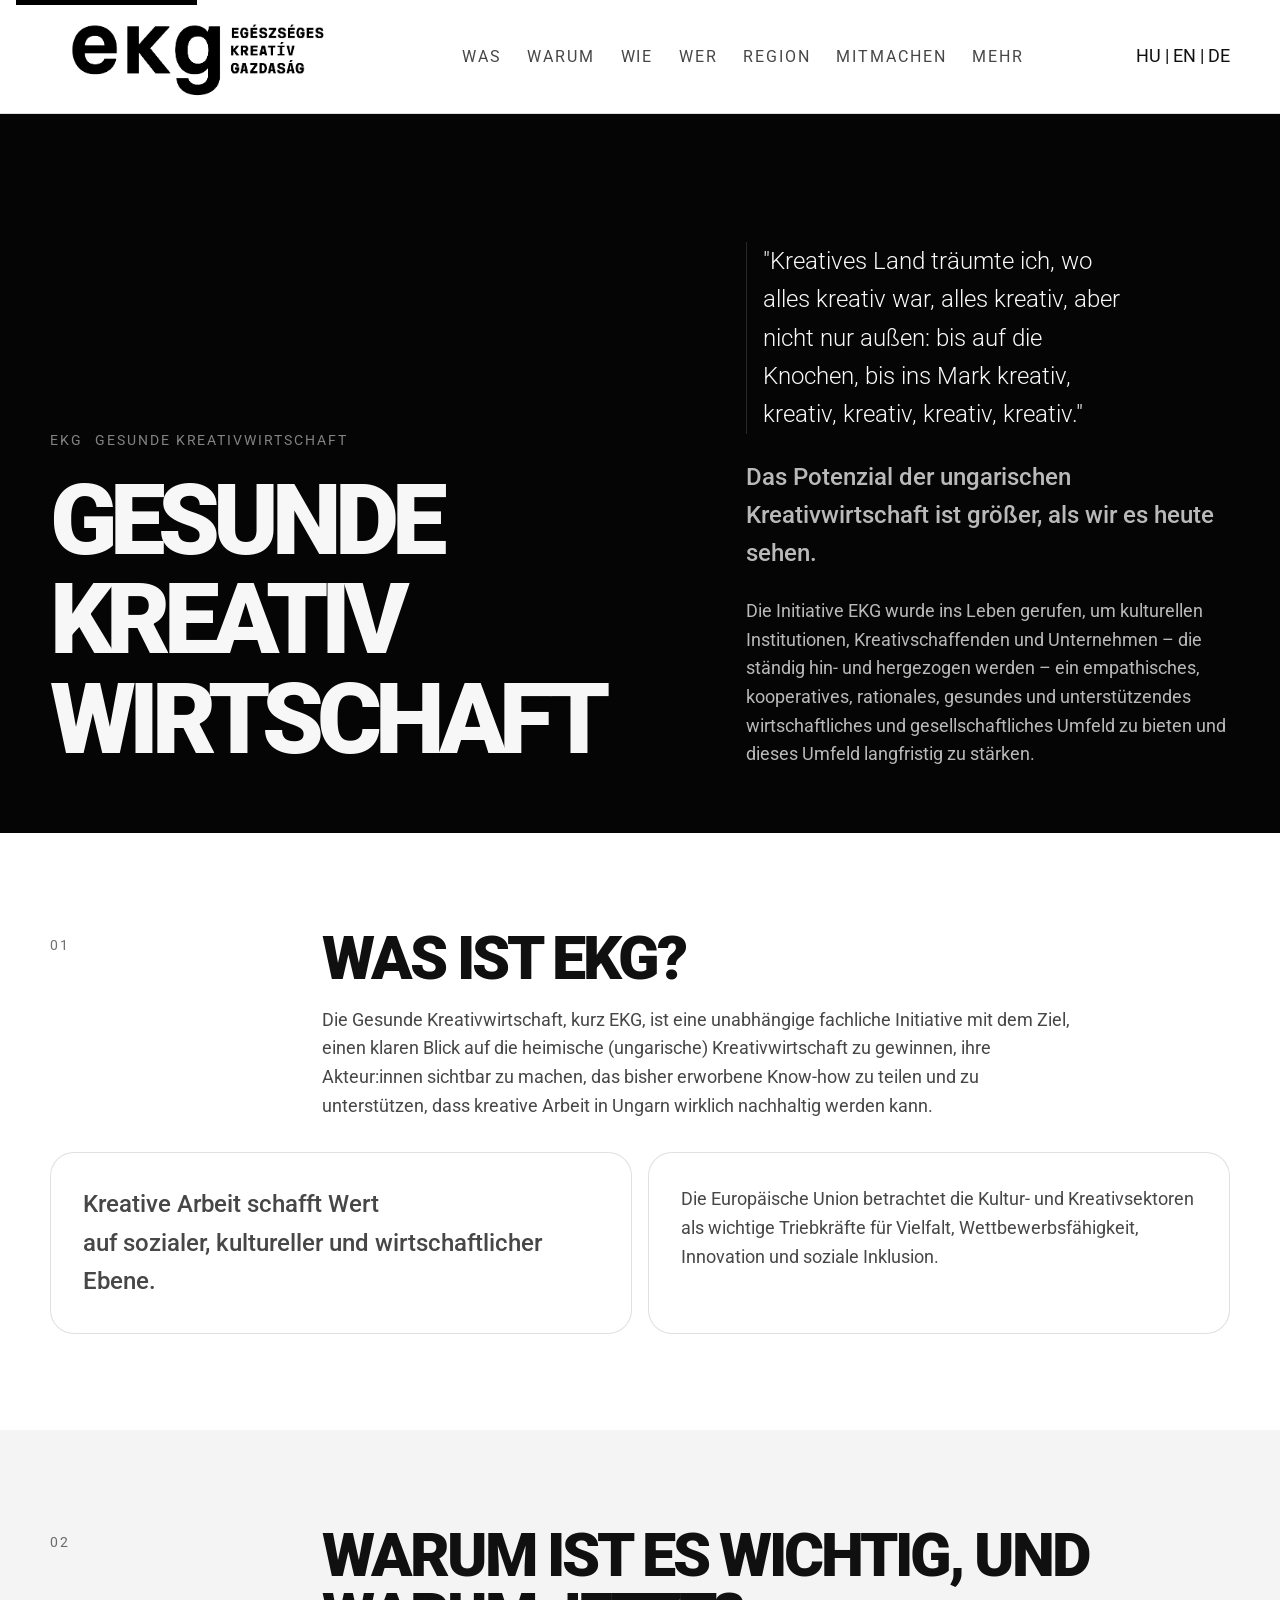
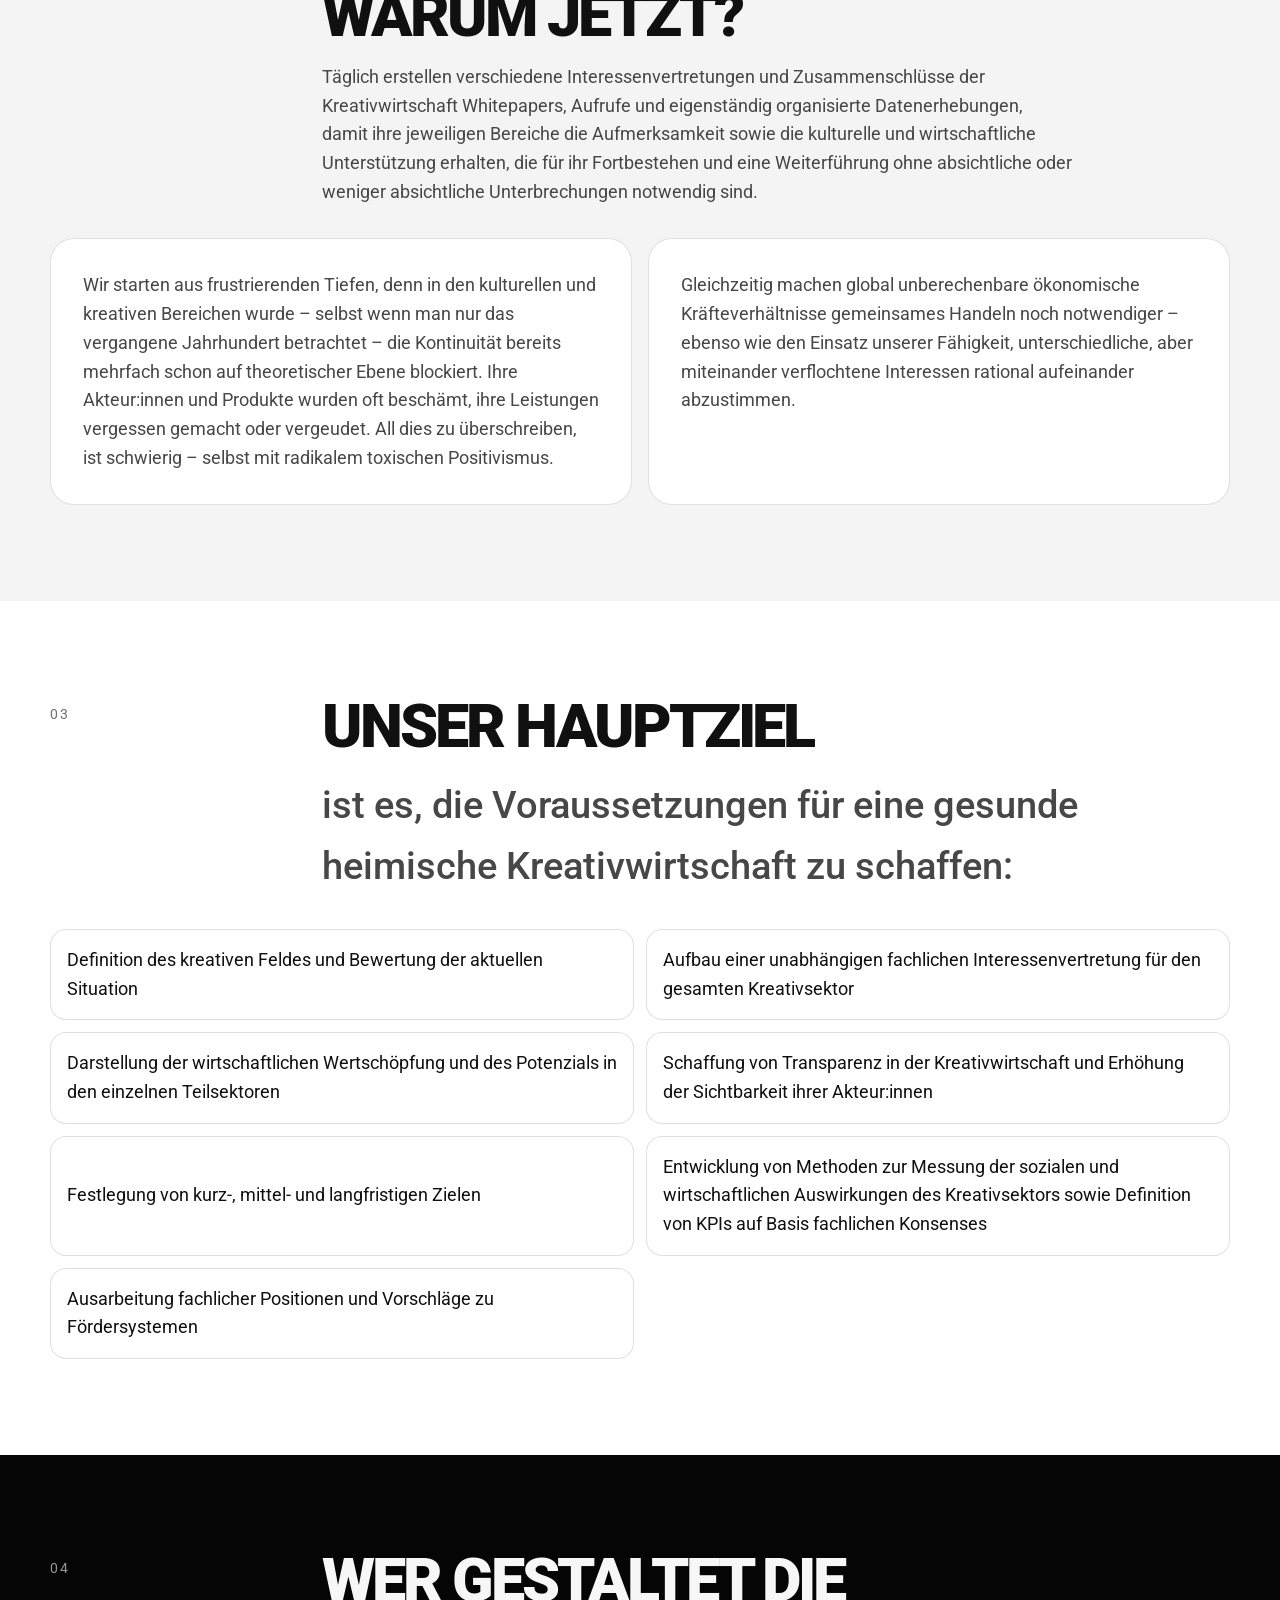
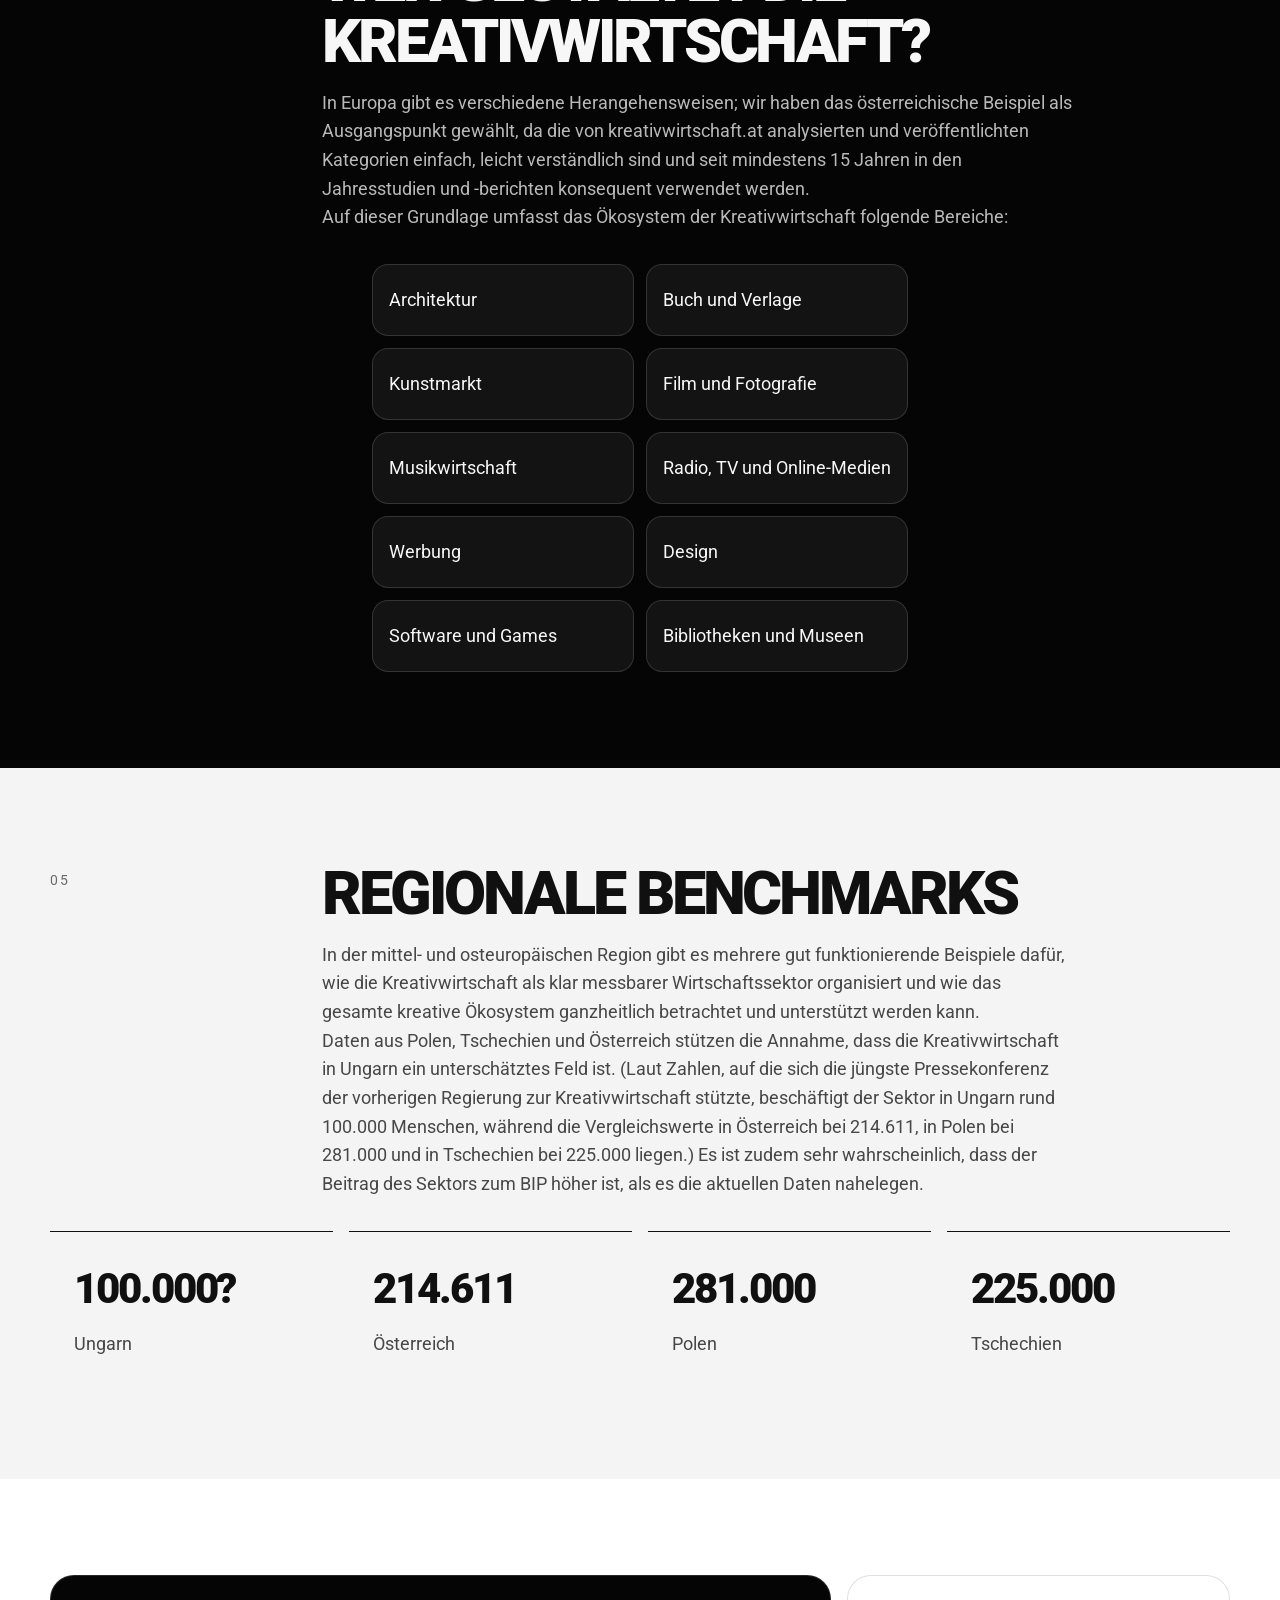
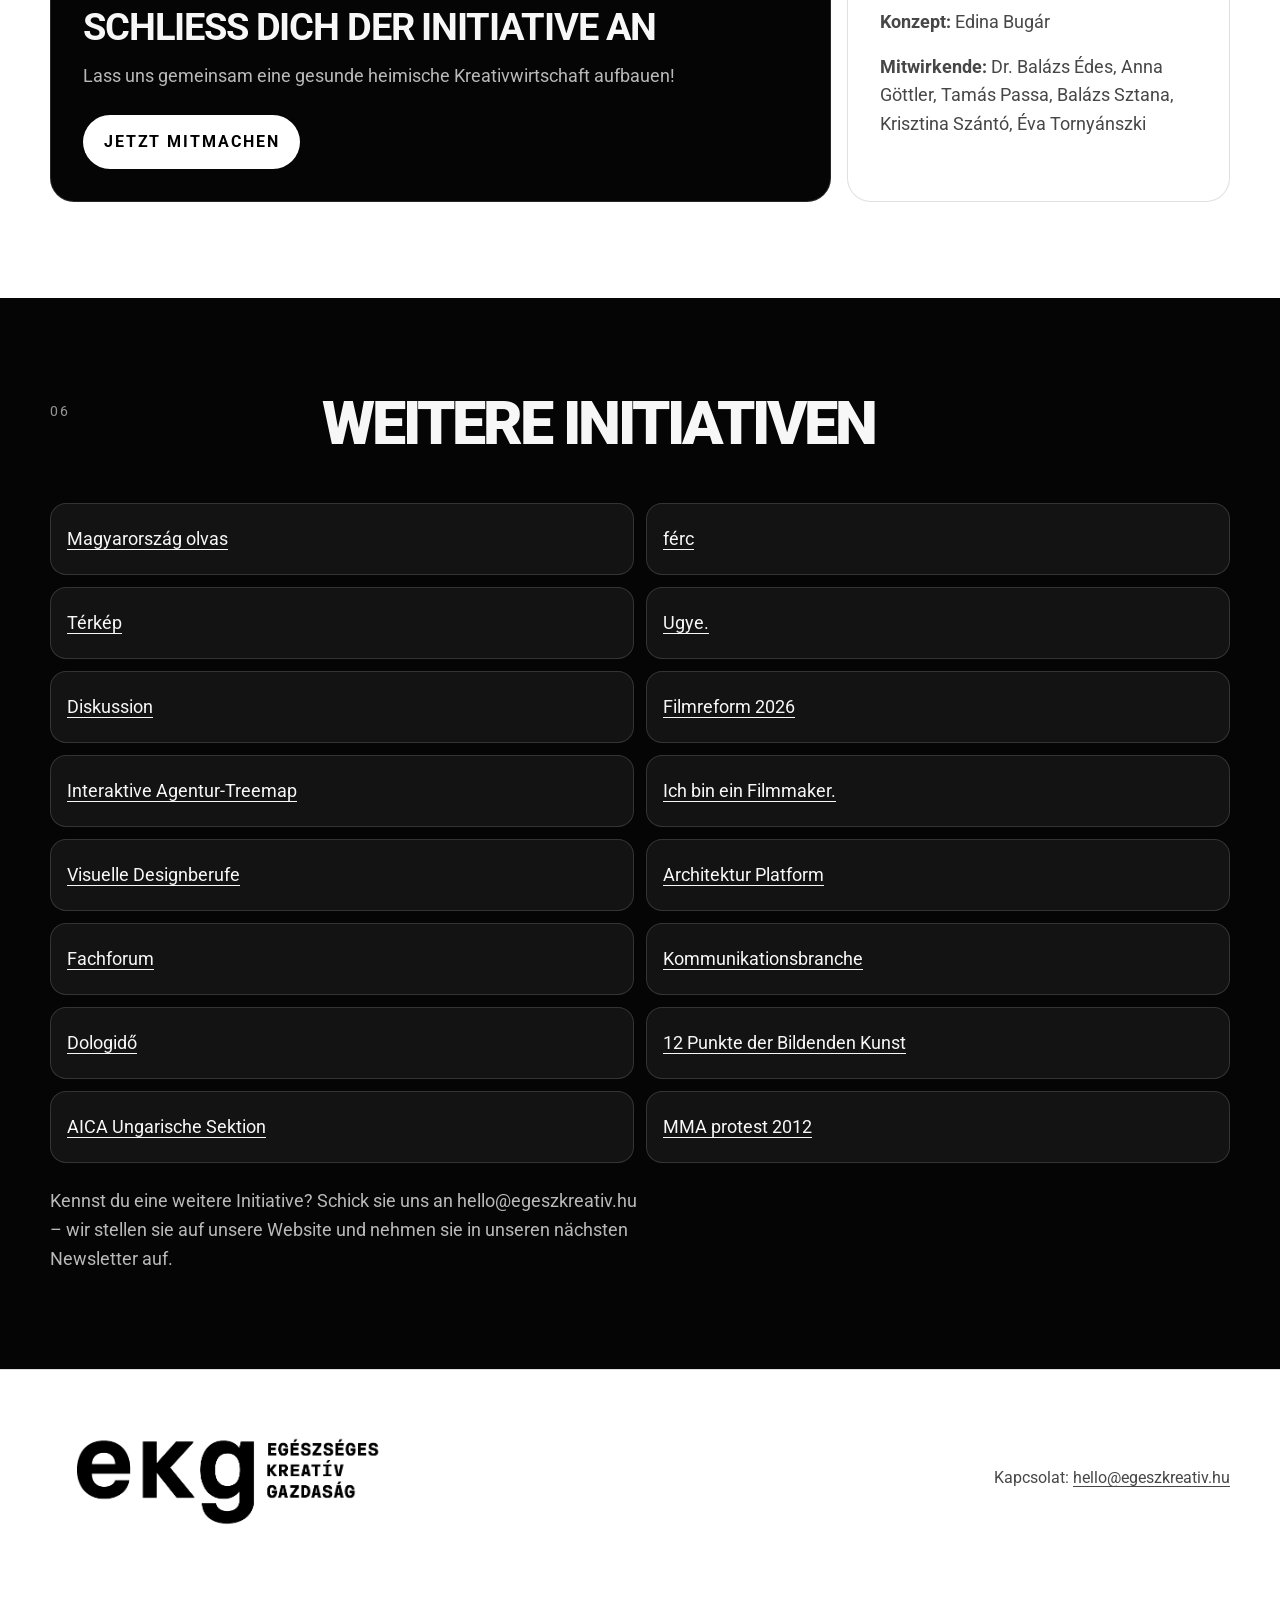
==== commit 3a78d218: "Update index-de.html" ====
--- a/index-de.html
+++ b/index-de.html
@@ -291,6 +291,7 @@
           </div>
         </div>
         <ul class="links-list" data-reveal>
+          <li><a href="https://openbooks.hu/upl/2026/04/A_Magyar_Konyvpiac_Jovokepe_-_Az_Open_Books_vitairata___04272329.pdf">Magyarország olvas</a></li>
           <li><a href="https://www.facebook.com/share/g/19XDMZ6mkL/?mibextid=wwXIfr">férc</a></li>
           <li><a href="https://tervezesertek.webflow.io/">Térkép</a></li>
           <li><a href="https://www.ugye.hu/">Ugye.</a></li>
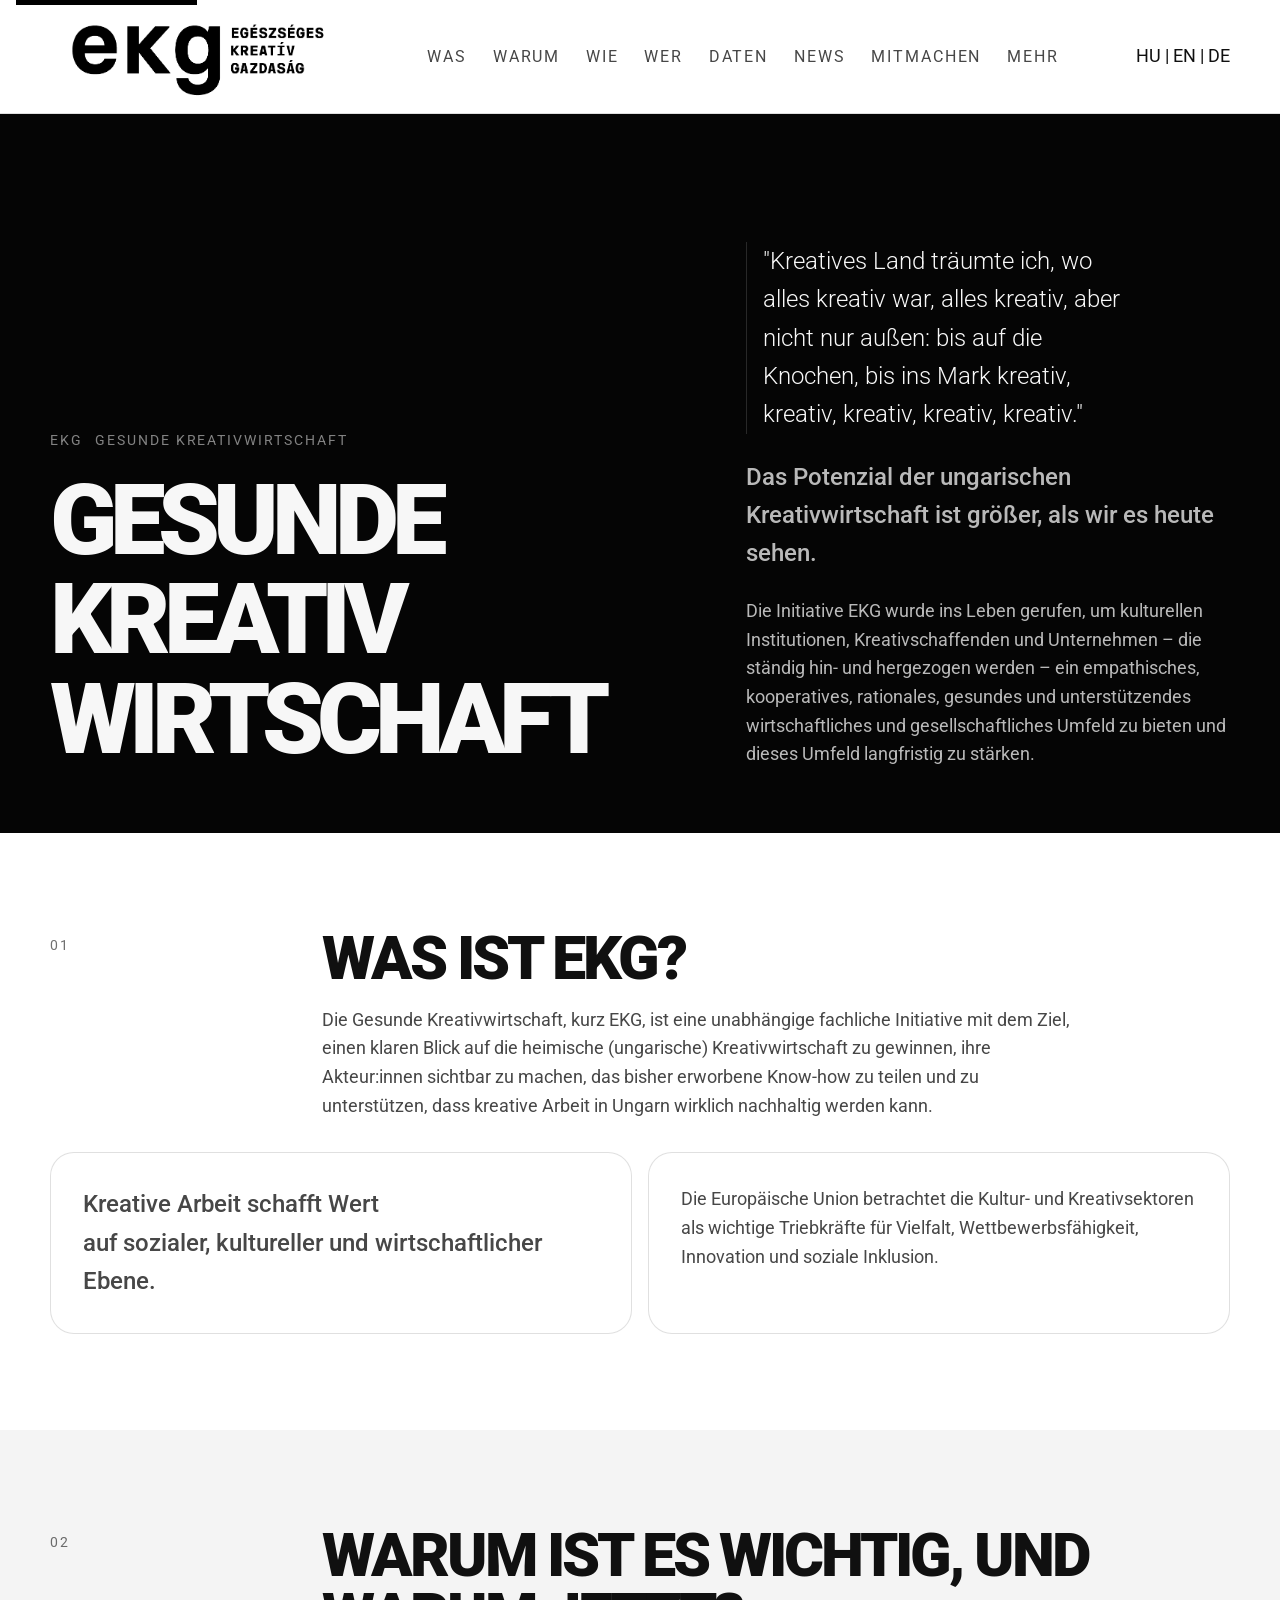
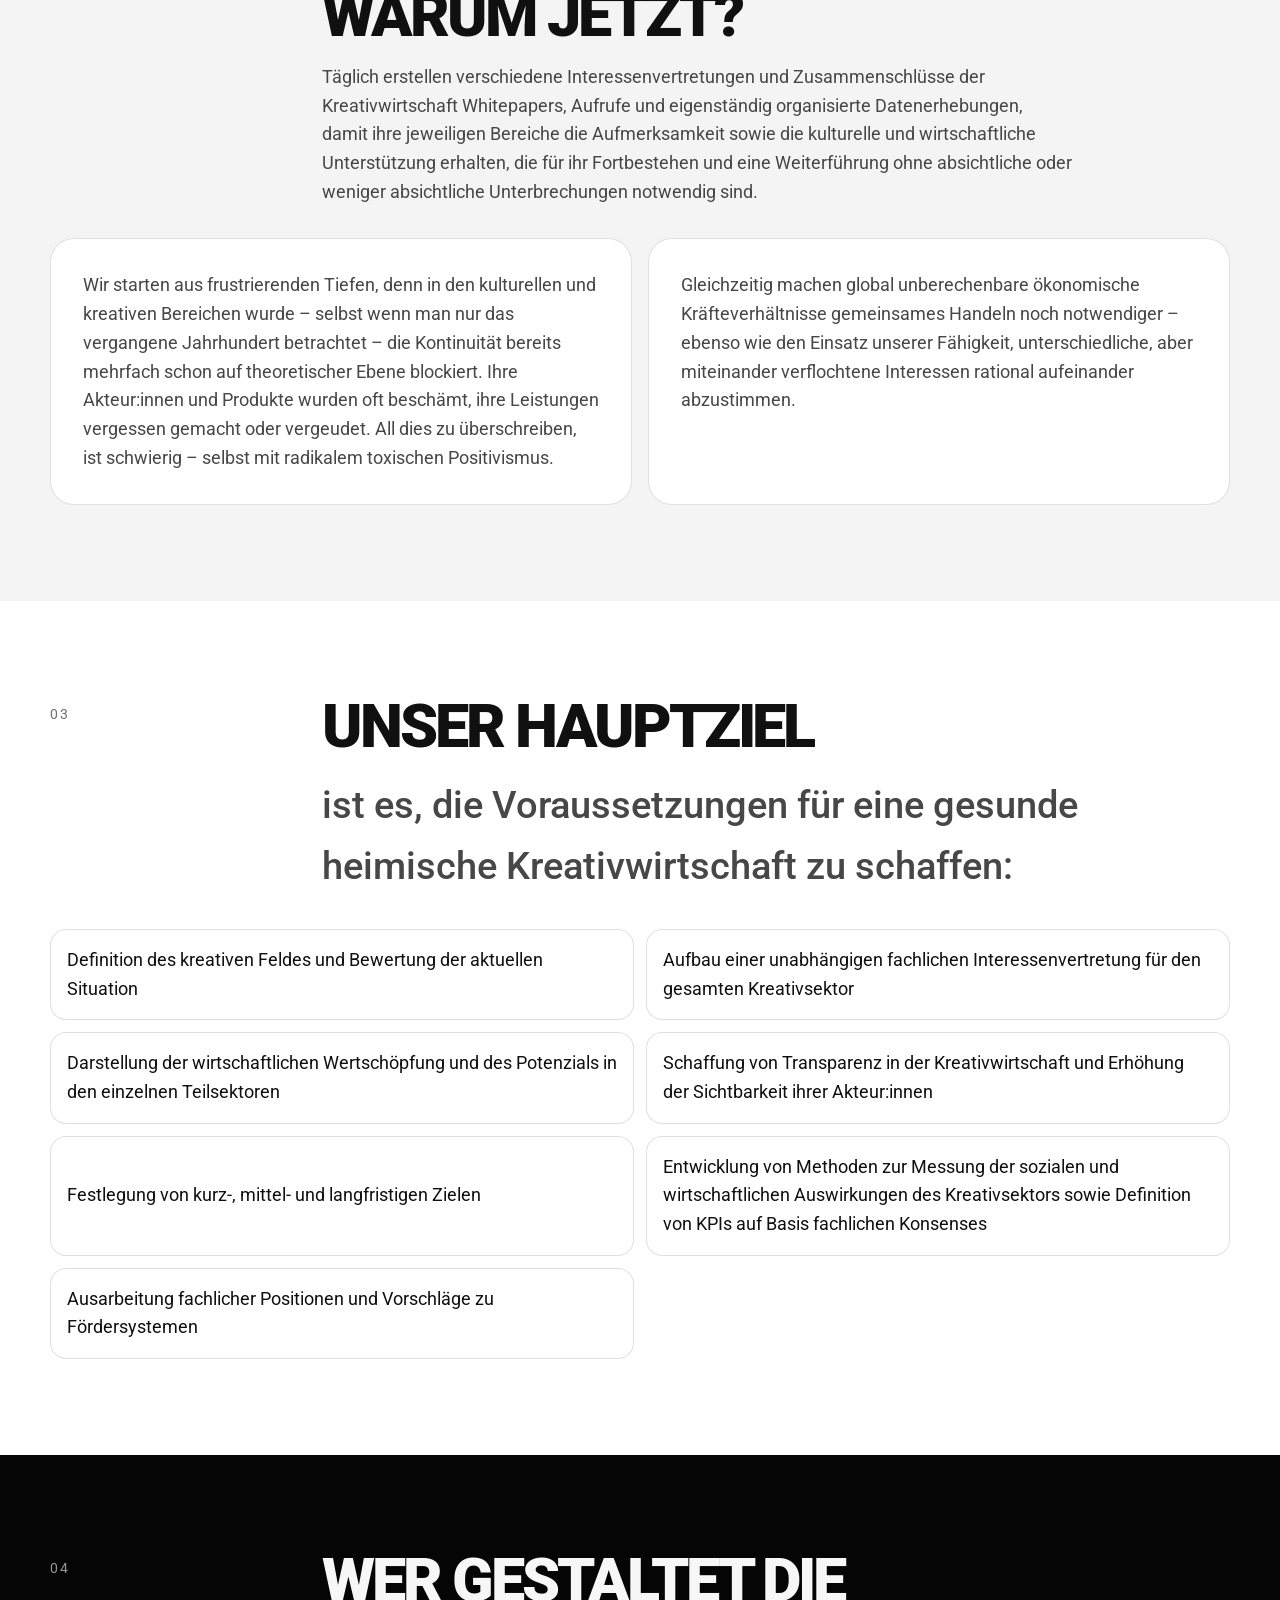
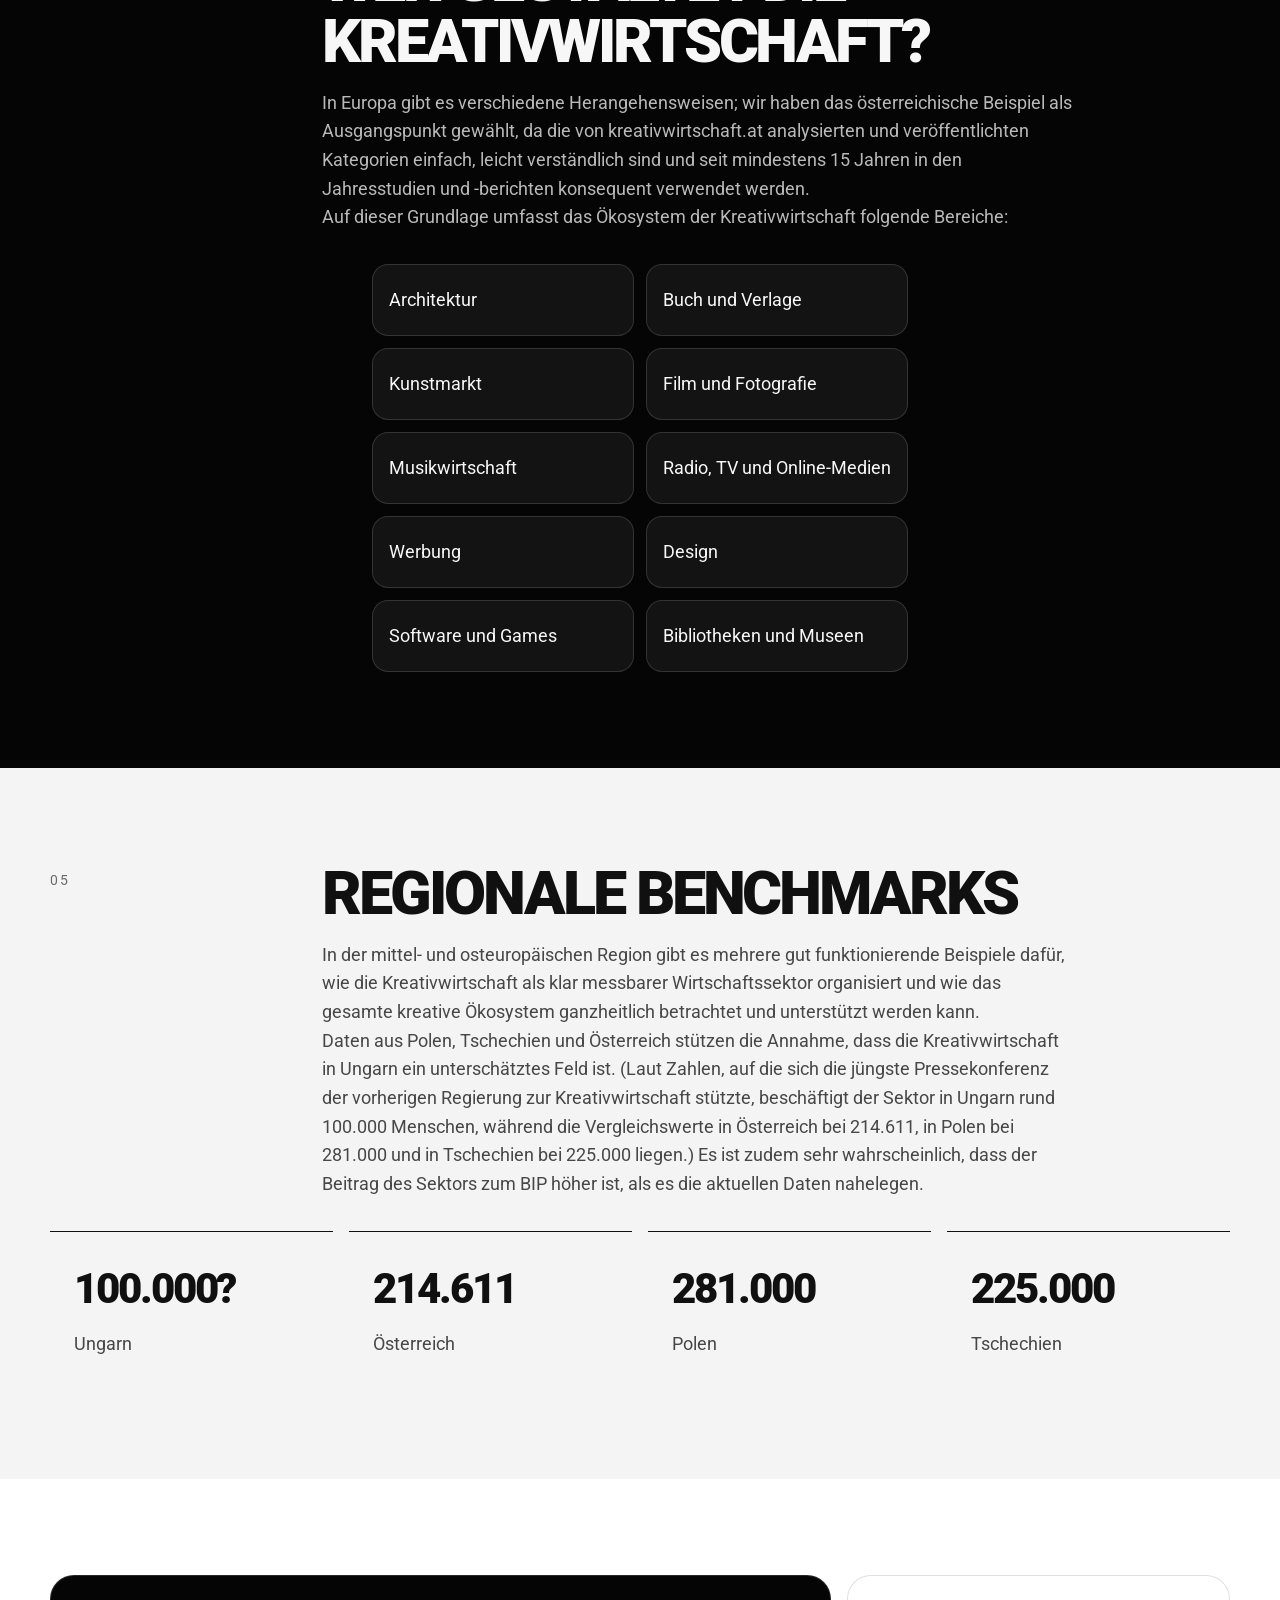
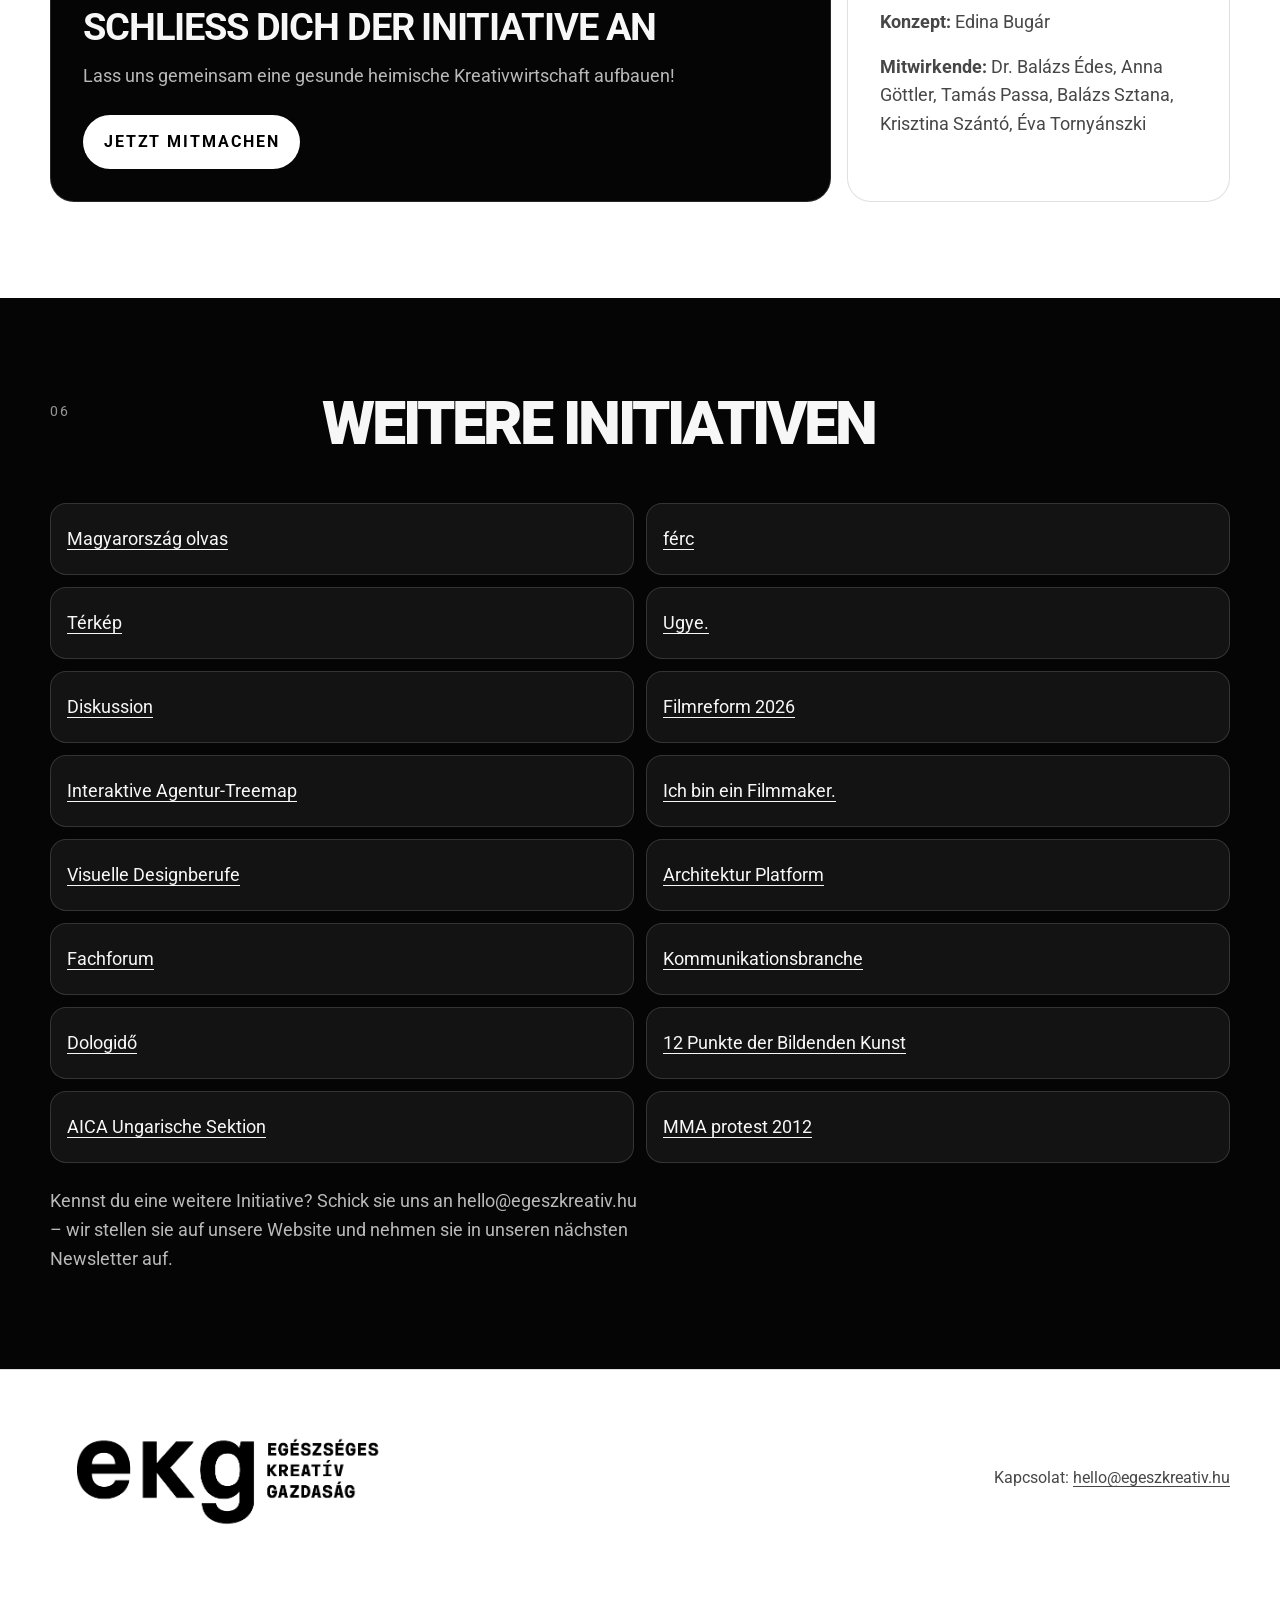
==== commit 9955d145: "Update index-de.html" ====
--- a/index-de.html
+++ b/index-de.html
@@ -132,7 +132,10 @@
         <a href="#miert-most">WARUM</a>
         <a href="#celkituzes">WIE</a>
         <a href="#kik-alakitjak">WER</a>
-        <a href="#benchmark">REGION</a>
+        <a href="#benchmark">DATEN</a>
+        <a href="https://substack.com/@egeszkreativ"
+           target="_blank"
+           rel="noopener noreferrer">NEWS</a>
         <a href="#csatlakozz">MITMACHEN</a>
         <a href="#kapcsolodo">MEHR</a>
       </nav>
